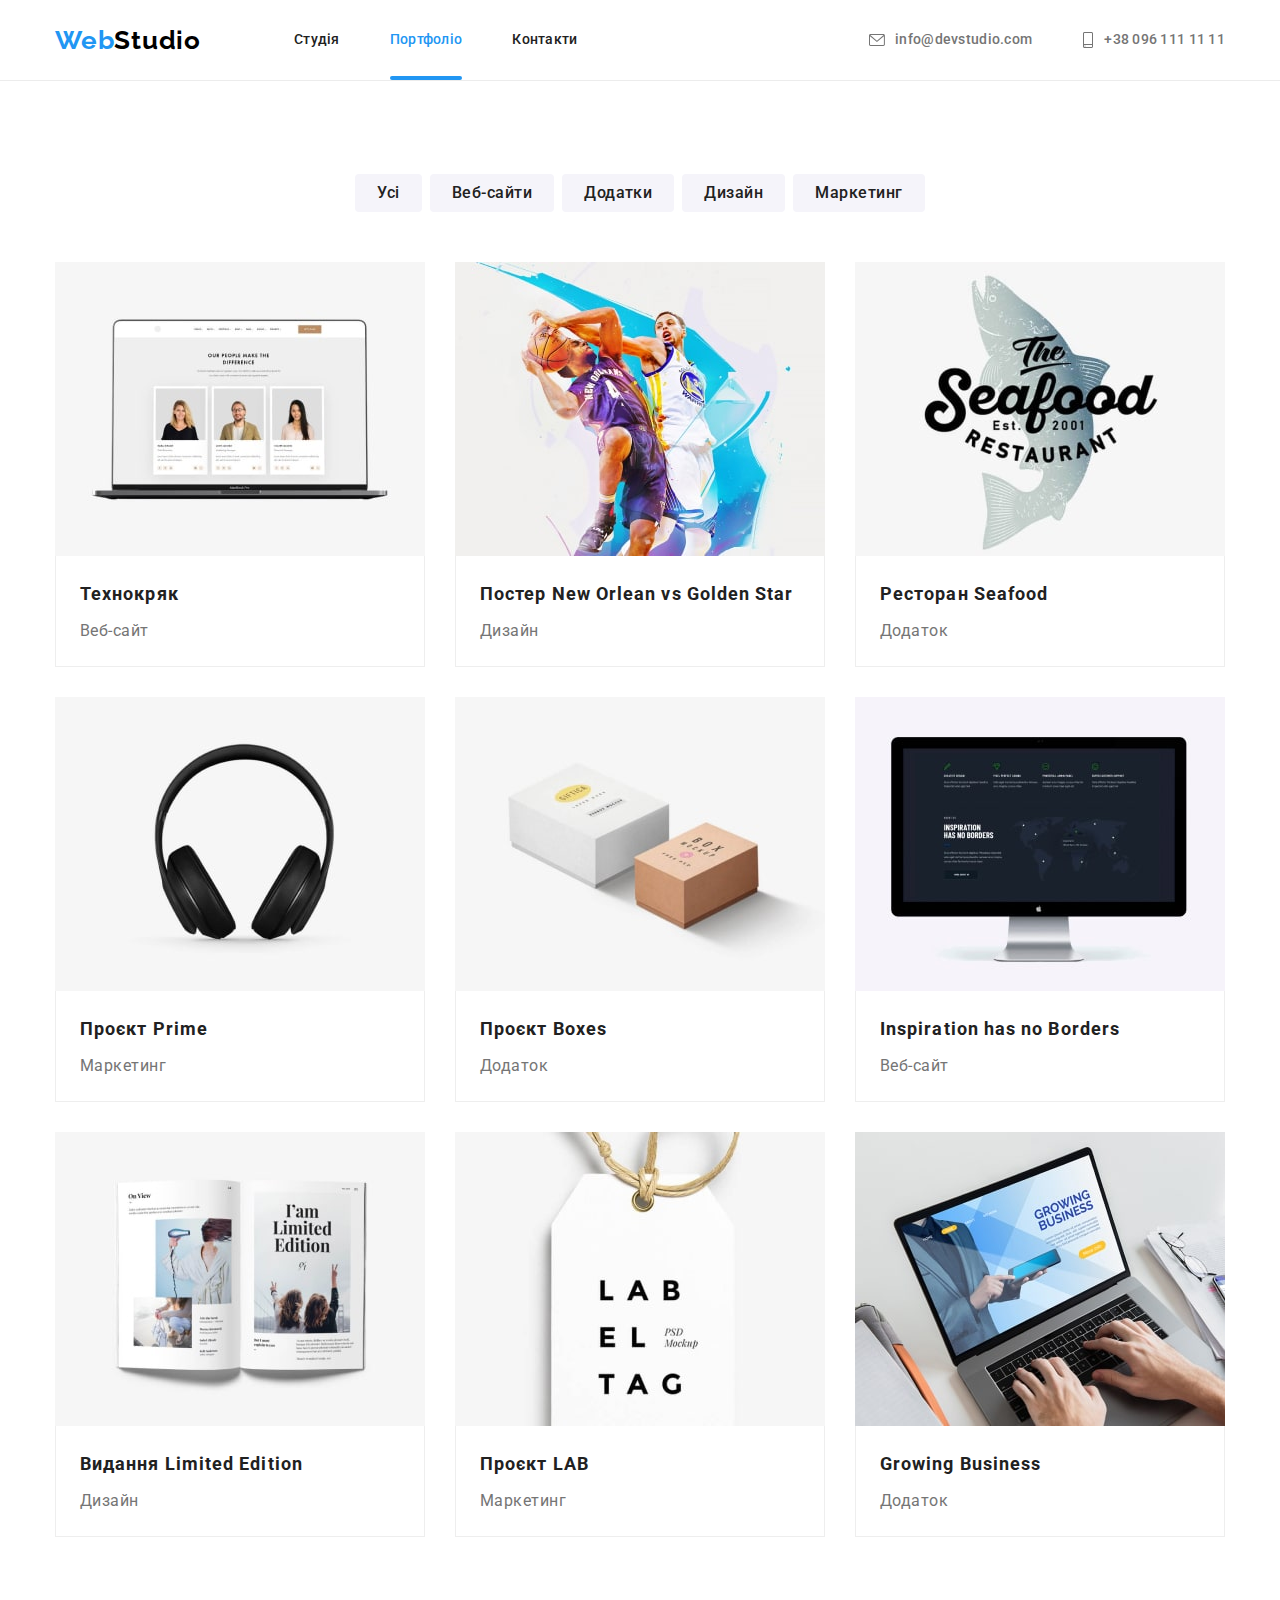
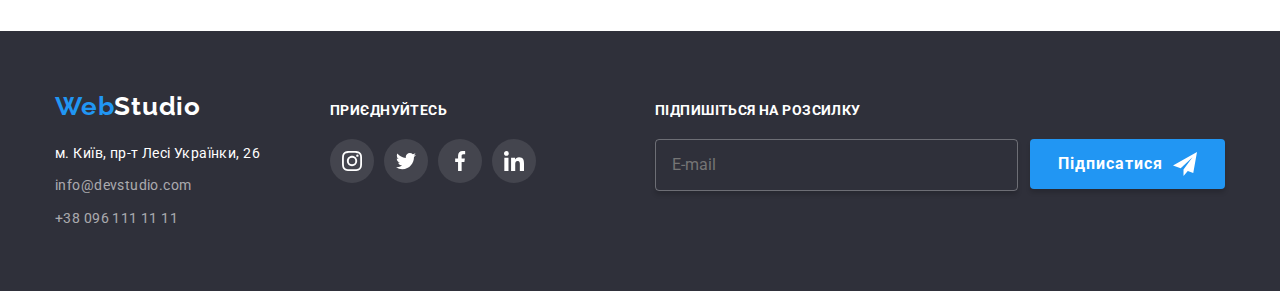
==== portfolio.html @ 4138c4f5 "Перенесення стилів" ====
<!DOCTYPE html>
<html lang="uk">
  <head>
    <meta charset="UTF-8" />
    <meta http-equiv="X-UA-Compatible" content="IE=edge" />
    <meta name="viewport" content="width=device-width, initial-scale=1.0" />
    <title>Homework 6</title>

    <link rel="preconnect" href="https://fonts.googleapis.com" />
    <link rel="preconnect" href="https://fonts.gstatic.com" crossorigin />
    <link
      href="https://fonts.googleapis.com/css2?family=Raleway:wght@700&family=Roboto:wght@400;500;700;900&display=swap"
      rel="stylesheet"
    />
    <link rel="stylesheet" href="./css/modern-normalize.css" />
    <link rel="stylesheet" href="./css/styles.css" />
  </head>

  <body>
    <header>
      <div class="container main-header">
        <nav class="main-nav">
          <a href="./index.html" class="logo-header link">Web<span class="header">Studio</span></a>

          <ul class="site-nav list">
            <li class="item"><a href="./index.html" class="link">Студія</a></li>
            <li class="item"><a href="./portfolio.html" class="link current">Портфоліо</a></li>
            <li class="item"><a href="" class="link">Контакти</a></li>
          </ul>
        </nav>

        <ul class="info-nav list">
          <li class="item">
            <a href="mailto:info@devstudio.com" class="link">
              <svg class="icon" width="16px" height="12px">
                <use href="./images/icons.svg#icon-mail"></use>
              </svg>
              info@devstudio.com</a
            >
          </li>
          <li class="item">
            <a href="tel:+380961111111" class="link">
              <svg class="icon" width="12px" height="16px">
                <use href="./images/icons.svg#icon-tel"></use>
              </svg>
              +38 096 111 11 11</a
            >
          </li>
        </ul>
      </div>
    </header>

    <main>
      <section class="section">
        <div class="container">
          <h1 class="section-title visually-hidden">Приклади портфоліо</h1>

          <ul class="button-list list">
            <li class="item"><button class="button" type="button">Усі</button></li>
            <li class="item"><button class="button" type="button">Веб-сайти</button></li>
            <li class="item"><button class="button" type="button">Додатки</button></li>
            <li class="item"><button class="button" type="button">Дизайн</button></li>
            <li class="item"><button class="button" type="button">Маркетинг</button></li>
          </ul>

          <ul class="examples-list list">
            <li class="item">
              <a href="" class="card-link link">
                <div class="top-board">
                  <img
                    class="image"
                    src="./images/portfolio/tehnokryak.jpg"
                    alt="Ноутбук з веб-сайтом"
                    width="370"
                    height="294"
                  />
                  <div class="card-backdrop">
                    <p class="text">
                      Ресурс пропонує комплексні пропозиції з різним рівнем функціоналу та сервісів.
                      Все це дозволить відвідувачу отримати вичерпні відомості про компанію чи
                      приватну особу.
                    </p>
                  </div>
                </div>

                <div class="bottom-board">
                  <h2 class="title">Технокряк</h2>
                  <p class="type">Веб-сайт</p>
                </div>
              </a>
            </li>

            <li class="item">
              <a href="" class="card-link link">
                <div class="top-board">
                  <img
                    class="image"
                    src="./images/portfolio/basketball.jpg"
                    alt="Постер двох баскетбольних команд"
                    width="370"
                    height="294"
                  />
                  <div class="card-backdrop">
                    <p class="text">
                      Ресурс пропонує комплексні пропозиції з різним рівнем функціоналу та сервісів.
                      Все це дозволить відвідувачу отримати вичерпні відомості про компанію чи
                      приватну особу.
                    </p>
                  </div>
                </div>
                <div class="bottom-board">
                  <h2 class="title">Постер New Orlean vs Golden Star</h2>
                  <p class="type">Дизайн</p>
                </div>
              </a>
            </li>

            <li class="item">
              <a href="" class="card-link link">
                <div class="top-board">
                  <img
                    class="image"
                    src="./images/portfolio/seafood.jpg"
                    alt="Логотип рибного ресторану"
                    width="370"
                    height="294"
                  />
                  <div class="card-backdrop">
                    <p class="text">
                      Ресурс пропонує комплексні пропозиції з різним рівнем функціоналу та сервісів.
                      Все це дозволить відвідувачу отримати вичерпні відомості про компанію чи
                      приватну особу.
                    </p>
                  </div>
                </div>
                <div class="bottom-board">
                  <h2 class="title">Ресторан Seafood</h2>
                  <p class="type">Додаток</p>
                </div>
              </a>
            </li>

            <li class="item">
              <a href="" class="card-link link">
                <div class="top-board">
                  <img
                    class="image"
                    src="./images/portfolio/headphones.jpg"
                    alt="Навушники"
                    width="370"
                    height="294"
                  />
                  <div class="card-backdrop">
                    <p class="text">
                      Ресурс пропонує комплексні пропозиції з різним рівнем функціоналу та сервісів.
                      Все це дозволить відвідувачу отримати вичерпні відомості про компанію чи
                      приватну особу.
                    </p>
                  </div>
                </div>
                <div class="bottom-board">
                  <h2 class="title">Проєкт Prime</h2>
                  <p class="type">Маркетинг</p>
                </div>
              </a>
            </li>

            <li class="item">
              <a href="" class="card-link link">
                <div class="top-board">
                  <img
                    class="image"
                    src="./images/portfolio/boxes.jpg"
                    alt="Дві картонні коробки"
                    width="370"
                    height="294"
                  />
                  <div class="card-backdrop">
                    <p class="text">
                      Ресурс пропонує комплексні пропозиції з різним рівнем функціоналу та сервісів.
                      Все це дозволить відвідувачу отримати вичерпні відомості про компанію чи
                      приватну особу.
                    </p>
                  </div>
                </div>
                <div class="bottom-board">
                  <h2 class="title">Проєкт Boxes</h2>
                  <p class="type">Додаток</p>
                </div>
              </a>
            </li>

            <li class="item">
              <a href="" class="card-link link">
                <div class="top-board">
                  <img
                    class="image"
                    src="./images/portfolio/inspiration.jpg"
                    alt="Веб-сайт на комп'ютерному моніторі"
                    width="370"
                    height="294"
                  />
                  <div class="card-backdrop">
                    <p class="text">
                      Ресурс пропонує комплексні пропозиції з різним рівнем функціоналу та сервісів.
                      Все це дозволить відвідувачу отримати вичерпні відомості про компанію чи
                      приватну особу.
                    </p>
                  </div>
                </div>
                <div class="bottom-board">
                  <h2 class="title">Inspiration has no Borders</h2>
                  <p class="type">Веб-сайт</p>
                </div>
              </a>
            </li>

            <li class="item">
              <a href="" class="card-link link">
                <div class="top-board">
                  <img
                    class="image"
                    src="./images/portfolio/book.jpg"
                    alt="Книга з назвою: я - лімітована версія "
                    width="370"
                    height="294"
                  />
                  <div class="card-backdrop">
                    <p class="text">
                      Ресурс пропонує комплексні пропозиції з різним рівнем функціоналу та сервісів.
                      Все це дозволить відвідувачу отримати вичерпні відомості про компанію чи
                      приватну особу.
                    </p>
                  </div>
                </div>
                <div class="bottom-board">
                  <h2 class="title">Видання Limited Edition</h2>
                  <p class="type">Дизайн</p>
                </div>
              </a>
            </li>

            <li class="item">
              <a href="" class="card-link link">
                <div class="top-board">
                  <img
                    class="image"
                    src="./images/portfolio/lab.jpg"
                    alt="Бирка для одягу з брендом"
                    width="370"
                    height="294"
                  />
                  <div class="card-backdrop">
                    <p class="text">
                      Ресурс пропонує комплексні пропозиції з різним рівнем функціоналу та сервісів.
                      Все це дозволить відвідувачу отримати вичерпні відомості про компанію чи
                      приватну особу.
                    </p>
                  </div>
                </div>
                <div class="bottom-board">
                  <h2 class="title">Проєкт LAB</h2>
                  <p class="type">Маркетинг</p>
                </div>
              </a>
            </li>
            <li class="item">
              <a href="" class="card-link link">
                <div class="top-board">
                  <img
                    class="image"
                    src="./images/portfolio/grow-busin.jpg"
                    alt="Ноутбук з веб-сайтом"
                    width="370"
                    height="294"
                  />
                  <div class="card-backdrop">
                    <p class="text">
                      Ресурс пропонує комплексні пропозиції з різним рівнем функціоналу та сервісів.
                      Все це дозволить відвідувачу отримати вичерпні відомості про компанію чи
                      приватну особу.
                    </p>
                  </div>
                </div>
                <div class="bottom-board">
                  <h2 class="title">Growing Business</h2>
                  <p class="type">Додаток</p>
                </div>
              </a>
            </li>
          </ul>
        </div>
      </section>
    </main>

    <footer class="footer">
      <div class="container column-list">
        <div class="column footer-first-colomn">
          <a href="./index.html" class="logo-footer link">Web<span class="footer">Studio</span></a>
          <address class="contact-address">
            <ul class="address-list list">
              <li class="item">
                <a
                  href="https://goo.gl/maps/bpXMitdXSqZiNbTf6"
                  target="_blank"
                  rel="noopener noreferrer"
                  class="link"
                  >м. Київ, пр-т Лесі Українки, 26</a
                >
              </li>
              <li class="item">
                <a href="mailto:info@devstudio.com" class="link">info@devstudio.com</a>
              </li>
              <li class="item"><a href="tel:+380961111111" class="link">+38 096 111 11 11</a></li>
            </ul>
          </address>
        </div>
        <div class="column footer-second-column">
          <p class="title">приєднуйтесь</p>
          <ul class="list-item list">
            <li class="item">
              <a href="" class="link-icon">
                <svg class="icon" width="20px" height="20px">
                  <use href="./images/icons.svg#icon-instagram"></use>
                </svg>
              </a>
            </li>
            <li class="item">
              <a href="" class="link-icon">
                <svg class="icon" width="20px" height="20px">
                  <use href="./images/icons.svg#icon-twitter"></use>
                </svg>
              </a>
            </li>
            <li class="item">
              <a href="" class="link-icon">
                <svg class="icon" width="20px" height="20px">
                  <use href="./images/icons.svg#icon-facebook"></use>
                </svg>
              </a>
            </li>
            <li class="item">
              <a href="" class="link-icon">
                <svg class="icon" width="20px" height="20px">
                  <use href="./images/icons.svg#icon-linkedin"></use>
                </svg>
              </a>
            </li>
          </ul>
        </div>
        <div class="column footer-third-column">
          <p class="title">Підпишіться на розсилку</p>
          <form class="footer-subscribe">
            <input class="footer-input" type="email" name="subscribe-email" placeholder="E-mail" />

            <button class="button footer-subscribe-button" type="submit">
              Підписатися
              <span class="footer-icon-plane">
                <svg class="icon-plane" width="24px" height="24px">
                  <use href="./images/icons.svg#icon-message-plane"></use>
                </svg>
              </span>
            </button>
          </form>
        </div>
      </div>
    </footer>

    <script src="./js/modal.js"></script>
  </body>
</html>
---- css/styles.css ----
/*
основной серый текст - #757575;
второстепенный черный текст- #212121;
при наведении на ссылку (акцент) - голубой - #2196F3;
белый текст в hero и футере  - #FFFFFF;
задний фон на нечетной сеции - #F5F4FA;
задний фон hero и футера темно-синий - #2F303A;
серый border - #EEEEEE;
серая линия под хедером - #ECECEC;
черный - #000000;
серый дял текск футера - #FFFFFF99;
*/

:root {
  --primary-text-color: #757575;
  --full-black-color: #000000;
  --secondary-black-color: #212121;
  --accent-blue-color: #2196f3;
  --primary-white-color: #ffffff;
  --dark-background: #2f303a;
  --gray-background: #f5f4fa;
  --gray-opacity-color: #ffffff99;
  --card-border-background: #eeeeee;
  --gray-header-border: #ececec;
  --btn-background-color: #188ce8;
  --icon-soc-networks-color: #afb1b8;
  --background-dark-color: #2f303acc;
  --background-backdrop: #00000033;

  --transition-standart: 250ms cubic-bezier(0.4, 0, 0.2, 1);

  --input-border-color: #21212133;
}

body {
  font-family: 'Roboto', sans-serif;
  font-size: 14px;
  letter-spacing: 0.03em;

  background-color: var(--primary-white-color);
  color: var(--primary-text-color);
}

/* ---------УТИЛИТЫ--------- */

h1,
h2,
h3,
h4,
h5,
h6,
p {
  margin: 0;
}

img {
  display: block;
  max-width: 100%;
  height: auto;
}

button {
  display: block;
  cursor: pointer;
  border: none;
  border-radius: 4px;
}

.link {
  text-decoration: none;
}

.list {
  list-style: none;

  margin: 0;
  padding-left: 0;
}

.visually-hidden {
  position: absolute;
  white-space: nowrap;
  width: 1px;
  height: 1px;
  overflow: hidden;
  border: 0;
  padding: 0;
  clip: rect(0 0 0 0);
  clip-path: inset(50%);
  margin: -1px;
}

.container {
  width: 1200px;
  padding: 0 15px;

  margin: 0 auto;
}

/* ----------MAIN-HEADER---------- */

header {
  border-bottom: 1px solid var(--gray-header-border);
  position: fixed;
  left: 0;
  top: 0;
  width: 100%;
  background-color: var(--primary-white-color);

  z-index: 5;
}

.container.main-header {
  display: flex;
  align-items: center;
}

/* ----------MAIN-NAV---------- */

.main-nav {
  display: flex;
  align-items: center;
}

/* ------------NAVIGATION------------ */

.logo-header,
.logo-footer {
  display: inline-block;
  color: var(--accent-blue-color);

  font-family: 'Raleway', sans-serif;
  font-style: normal;
  font-weight: 700;
  font-size: 26px;
  line-height: 1.19;
  letter-spacing: 0.03em;
}

.logo-header .header {
  padding: 0;
  color: var(--full-black-color);
}

.logo-footer .footer {
  padding: 0;
  color: var(--primary-white-color);
}

/* ----------SITE-NAV---------- */

.site-nav {
  display: flex;

  margin-left: 93px;
}

.site-nav .item:not(:last-child) {
  margin-right: 50px;
}

.site-nav .link {
  position: relative;
  display: block;
  padding: 32px 0;

  color: var(--secondary-black-color);

  font-weight: 500;
  font-size: 14px;
  line-height: 1.14;
  letter-spacing: 0.02em;

  transition: color var(--transition-standart);
}

.site-nav .link.current {
  color: var(--accent-blue-color);
}

.site-nav .link.current::after {
  content: '';
  display: block;
  position: absolute;
  left: 0;
  bottom: 0;

  width: 100%;
  height: 4px;
  border-radius: 2px;

  background-color: var(--accent-blue-color);
}

.site-nav .link:hover,
.site-nav .link:focus {
  color: var(--accent-blue-color);
}

/* --------INFO-NAV-------- */

.info-nav {
  display: flex;
  margin-left: auto;
}

.info-nav > .item + .item {
  margin-left: 50px;
}

.info-nav .item {
  display: flex;
  align-items: center;
}

.info-nav .link {
  display: flex;
  align-items: center;
  padding: 32px 0;

  color: var(--primary-text-color);

  font-weight: 500;
  font-size: 14px;
  line-height: 1.14;
  letter-spacing: 0.02em;

  transition: color var(--transition-standart);
}

.info-nav .icon {
  fill: currentColor;
  margin-right: 10px;
}

.info-nav .link:hover,
.info-nav .link:focus {
  color: var(--accent-blue-color);
}

main {
  margin-top: 80px;
}

/* ------------HERO------------ */

.hero {
  text-align: center;
  padding: 200px 0;

  max-width: 1600px;
  height: 600px;
  margin-left: auto;
  margin-right: auto;

  background-color: var(--dark-background);
  background-image: linear-gradient(rgba(47, 48, 58, 0.4), rgba(47, 48, 58, 0.4)),
    url('../images/index/background.jpg');
  background-repeat: no-repeat;
  background-position: center;
  background-size: cover;
}

.hero-title {
  width: 696px;
  margin: 0 auto 30px;

  color: var(--primary-white-color);

  font-weight: 900;
  font-size: 44px;
  line-height: 1.36;
  letter-spacing: 0.06em;
  text-transform: uppercase;
}

/* ---------MODAL--------- */

.backdrop {
  position: fixed;
  top: 0;
  left: 0;
  bottom: 0;
  right: 0;
  background-color: var(--background-backdrop);
  opacity: 1;

  transition: opacity var(--transition-standart);
  z-index: 10;
}

.backdrop.is-hidden {
  opacity: 0;
  pointer-events: none;
}

.backdrop.is-hidden .modal {
  transform: translate(-50%, -50%) scale(1.1);
}

.modal {
  position: absolute;
  left: 50%;
  top: 50%;
  width: 528px;
  height: 581px;
  background-color: var(--primary-white-color);
  box-shadow: 0px 2px 1px 0px #00000033, 0px 1px 1px 0px #00000024, 0px 1px 3px 0px #0000001f;

  transform: translate(-50%, -50%) scale(1);

  transition: transform var(--transition-standart);
}

.elips-svg {
  position: absolute;
  right: 8px;
  top: 8px;
  display: flex;
  align-items: center;
  justify-content: center;

  width: 30px;
  height: 30px;
  border: 1px solid #0000001a;
  border-radius: 50%;

  cursor: pointer;
  color: var(--accent-blue-color);
  background-color: transparent;
}

.cross-svg {
  transition: fill var(--transition-standart);
}

.elips-svg:hover .cross-svg,
.elips-svg:focus .cross-svg {
  fill: currentColor;
}

/* -----MODAL-FILL----- */

.modal-form {
  display: flex;
  flex-direction: column;
  text-align: left;
  padding: 40px;
}

.modal-title {
  margin-bottom: 12px;

  font-weight: 700;
  font-size: 20px;
  line-height: 1.15;
  text-align: center;

  color: var(--secondary-black-color);
}

.modal-label + .modal-label {
  margin-top: 10px;
}

.label {
  display: block;
  margin-bottom: 4px;
  font-size: 12px;
  line-height: 1.16;
  letter-spacing: 0.01em;
}

.wrapper-label {
  position: relative;
}

.modal-input {
  display: block;
  width: 100%;
  padding-left: 42px;
  padding-top: 11px;
  padding-bottom: 11px;

  border: 1px solid var(--input-border-color);
  border-radius: 4px;

  transition: border-color var(--transition-standart);
}

.modal-input:focus-visible,
.modal-textarea:focus-visible {
  outline: none;
}

.modal-label:focus-within .modal-input,
.modal-label:focus-within .modal-textarea,
.modal-label:hover .modal-input,
.modal-label:hover .modal-textarea,
.modal-checkbox:focus ~ .icon-check {
  border-color: var(--accent-blue-color);
}

.modal-input-icon {
  position: absolute;
  top: 50%;
  left: 12px;

  transform: translateY(-50%);
  transition: fill var(--transition-standart);
}

.modal-label:focus-within .modal-input ~ .modal-input-icon {
  fill: var(--accent-blue-color);
}

.modal-textarea {
  width: 100%;
  height: 120px;
  padding: 12px 16px;
  resize: none;

  border: 1px solid var(--input-border-color);
  border-radius: 4px;

  font-size: 12px;
  line-height: 1.16;
  letter-spacing: 0.01em;

  transition: border-color var(--transition-standart);
}

.modal-textarea::placeholder {
  color: #75757580;
}

/* -----CHECKBOX----- */

.modal-checkbox-form {
  display: flex;
  align-items: center;
  justify-content: center;
  margin-top: 20px;
  margin-bottom: 30px;
}

.label-checkbox {
  display: flex;
  align-items: center;
  line-height: 1.71;
  cursor: pointer;
}

.modal-checkbox {
  position: absolute;
  white-space: nowrap;
  width: 1px;
  height: 1px;
  overflow: hidden;
  border: 0;
  padding: 0;
  clip: rect(0 0 0 0);
  clip-path: inset(50%);
  margin: -1px;
}

.modal-checkbox:checked ~ .icon-check {
  background-color: var(--accent-blue-color);
  border-color: transparent;
}

.icon-check {
  display: flex;
  align-self: center;
  border: 2px solid black;
  border-radius: 3px;
  margin-right: 8.38px;
}

.modal-checkbox-form .link-terms {
  display: inline-block;
  margin-left: 5px;
  color: var(--accent-blue-color);
  cursor: pointer;

  text-decoration: none;
  transition: transform var(--transition-standart);
}

.modal-checkbox-form .link-terms:hover,
.modal-checkbox-form .link-terms:focus {
  transform: scale(1.05);
  text-decoration: underline;
}

/* ------------BUTTON------------ */

.button-list {
  display: flex;
  justify-content: center;

  margin-bottom: 50px;
}

.button-list .item {
  margin-right: 8px;
}

.button-list .item:last-child {
  margin-right: 0;
}

.button-list .button {
  padding: 6px 22px;

  font-family: inherit;
  font-weight: 500;
  font-size: 16px;
  line-height: 1.62;
  text-align: center;
  letter-spacing: 0.03em;

  background-color: var(--gray-background);
  color: var(--secondary-black-color);

  transition: background-color var(--transition-standart), color var(--transition-standart),
    box-shadow var(--transition-standart);
}

.button-list .button:hover,
.button-list .button:focus {
  color: var(--primary-white-color);
  background-color: var(--accent-blue-color);

  box-shadow: 0px 2px 2px 0px #0000001f, 0px 1px 2px 0px #00000014, 0px 3px 1px 0px #0000001a;
}

.main-button {
  display: inline-block;
  padding: 10px 32px;

  font-family: inherit;
  letter-spacing: 0.06em;
  font-weight: 700;
  font-size: 16px;
  line-height: 1.88;

  color: var(--primary-white-color);
  background-color: var(--accent-blue-color);
  transition: background-color var(--transition-standart);
}

.main-button:hover,
.main-button:focus {
  background-color: var(--btn-background-color);
}

/* -----MODAL-BUTTON----- */

.modal-button {
  margin-left: auto;
  margin-right: auto;
  width: 200px;
  padding: 10px 52px;

  font-weight: 700;
  font-size: 16px;
  line-height: 1.88;
  letter-spacing: 0.06em;
  color: var(--primary-white-color);

  background-color: var(--accent-blue-color);
  box-shadow: 0px 4px 4px 0px #00000026;

  transition: background-color var(--transition-standart);
}

.modal-button:hover,
.modal-button:focus {
  background-color: var(--btn-background-color);
}

/* ----------FOOTER-BUTTON---------- */

.footer-subscribe-button {
  display: flex;
  align-items: center;
  width: 200px;
  height: 100%;

  text-align: left;
  font-weight: 700;
  font-size: 16px;
  line-height: 1.88;
  letter-spacing: 0.06em;

  color: var(--primary-white-color);

  padding: 10px 28px;
  background-color: var(--accent-blue-color);
  box-shadow: 0px 4px 4px 0px #00000026;

  transition: background-color var(--transition-standart);
}

.footer-icon-plane {
  display: flex;
  align-items: center;
  margin-left: 10px;
}

.footer-subscribe-button:hover,
.footer-subscribe-button:focus {
  background-color: var(--btn-background-color);
}

/* ------------ОСОБЛИВОСТІ------------ */

.section {
  padding-top: 94px;
  padding-bottom: 94px;
}

.section.without-botpadding {
  padding-bottom: 0;
}

.section-title {
  margin-bottom: 50px;

  font-weight: 700;
  font-size: 36px;
  line-height: 1.16;
  text-align: center;
  letter-spacing: 0.03em;

  color: var(--secondary-black-color);
}

/* -----------FEATURES----------- */

.features-list {
  display: flex;
  gap: 30px;
}

.features-list .item {
  width: calc((100% - 90px) / 4);
}

.features-list .item-image {
  display: block;
  padding: 25px 100px;
  text-align: center;
  margin-bottom: 30px;

  background-color: var(--gray-background);
  border-radius: 4px;
}

.features-list .title {
  margin-bottom: 10px;

  font-weight: 700;
  font-size: 14px;
  line-height: 1.14;
  letter-spacing: 0.03em;
  text-transform: uppercase;

  color: var(--secondary-black-color);
}

.features-list .describe {
  font-size: 14px;
  line-height: 1.71;
  letter-spacing: 0.03em;
}

/* ------------WORK------------ */

.work-list {
  display: flex;
  gap: 30px;
}

.work-list .item {
  position: relative;

  margin-top: 0;
  margin-bottom: 0;
  overflow: hidden;
}

.work-list .item-image {
  display: block;
}

.work-list .item-title-image {
  position: absolute;
  bottom: 0;
  left: 0;

  display: flex;
  justify-content: center;
  align-items: center;
  width: 100%;
  height: 70px;

  font-weight: 700;
  line-height: 1.14;
  text-transform: uppercase;
  color: var(--primary-white-color);
  background-color: var(--background-dark-color);

  transform: translateY(100%);
  transition: transform var(--transition-standart);
}

.item:hover .item-title-image {
  transform: translateY(0);
}

/* ------------КОМАНДА------------ */

/* calc((100% - кол-во маржинов * значение маржинов) / кол-во элементов в строке) */

.section.team {
  background-color: var(--gray-background);
}

.team-list {
  display: flex;
  gap: 30px;
}

.team-list .card {
  width: calc((100% - 90px) / 4);

  background-color: var(--primary-white-color);
  box-shadow: 0px 1px 3px rgba(0, 0, 0, 0.12), 0px 1px 1px rgba(0, 0, 0, 0.14),
    0px 2px 1px rgba(0, 0, 0, 0.2);
  border-radius: 0px 0px 4px 4px;
}

.team-list .describe {
  padding-top: 30px;
  padding-bottom: 30px;
}

.team-list .title,
.team-list .job {
  font-weight: 400;
  font-size: 16px;
  line-height: 1.18;
  text-align: center;
  letter-spacing: 0.03em;
}

.team-list .title {
  margin-bottom: 10px;
  font-weight: 500;
  color: var(--secondary-black-color);
}

.soc-networks {
  display: flex;
  margin-top: 16px;
  justify-content: center;
}

.soc-networks .item:not(:last-child) {
  margin-right: 10px;
}

.soc-icon-link {
  display: flex;
  justify-content: center;
  align-items: center;
  width: 44px;
  height: 44px;
  border: none;
  border-radius: 50%;

  color: var(--icon-soc-networks-color);
  transition: color var(--transition-standart), background-color var(--transition-standart);
}

.soc-networks .icon {
  fill: currentColor;
}

.soc-icon-link:hover,
.soc-icon-link:focus {
  background-color: var(--accent-blue-color);
  color: var(--primary-white-color);
}

/* ------------ПОСТІЙНІ КЛІЄНТИ------------ */

.section-clients .section-title {
  margin-bottom: 50px;
}

.section-clients .list-item {
  display: flex;
}

.section-clients .item:not(:last-child) {
  margin-right: 30px;
}

.section-clients .clients-link {
  display: flex;
  justify-content: center;
  align-items: center;
  width: 170px;
  height: 92px;

  border: 1px solid var(--icon-soc-networks-color);
  border-radius: 4px;

  color: var(--icon-soc-networks-color);

  transition: border-color var(--transition-standart), color var(--transition-standart);
}

.section-clients .image {
  fill: currentColor;
}

.clients-link:hover,
.clients-link:focus {
  border-color: var(--accent-blue-color);
  color: var(--accent-blue-color);
}

/* ------------ФУТЕР------------ */

.footer {
  padding-top: 60px;
  padding-bottom: 60px;
  background-color: var(--dark-background);
}

.footer .column-list {
  display: flex;
  align-items: baseline;
}

.footer .column:not(:last-child) {
  margin-right: 70px;
}

.logo-footer {
  margin-top: 0;
  margin-bottom: 20px;
}

.contact-address {
  font-style: normal;
}

.address-list .link {
  color: var(--gray-opacity-color);
  line-height: 1.71;

  transition: color var(--transition-standart);
}

.address-list .link[href*='maps'] {
  color: var(--primary-white-color);

  transition: color var(--transition-standart);
}

.address-list .link:hover,
.address-list .link:focus {
  color: var(--accent-blue-color);
}

.address-list .item:not(:last-child) {
  margin-top: 0;
  margin-bottom: 9px;
}

/* -----SECOND-COLUMN----- */

.footer .footer-second-column.column {
  margin-right: auto;
}

.footer-second-column .title,
.footer-third-column .title {
  margin-bottom: 20px;
  font-weight: 700;
  line-height: 1.14;
  text-transform: uppercase;

  color: var(--primary-white-color);
}

.footer-second-column .list-item {
  display: flex;
}

.footer-second-column .item:not(:last-child) {
  margin-right: 10px;
}

.footer-second-column .link-icon {
  display: flex;
  justify-content: center;
  align-items: center;
  padding: 12px;
  border: none;
  border-radius: 50%;

  background-color: #ffffff1a;
  color: var(--primary-white-color);

  transition: background-color var(--transition-standart);
}

.footer-second-column .icon {
  fill: currentColor;
}

.footer-second-column .link-icon:hover,
.footer-second-column .link-icon:focus {
  background-color: var(--accent-blue-color);
}

/* ----------THIRD-COLUMN---------- */

.footer-third-column {
  width: 570px;
  /* margin-left: auto; */
}

.footer-subscribe {
  display: flex;
}

.footer-input {
  display: inline-block;
  width: 100%;
  padding: 15px 16px;
  margin-right: 12px;

  font-size: 16px;
  line-height: 1.25;
  color: var(--gray-opacity-color);

  border: 1px solid #ffffff4d;
  border-radius: 4px;
  box-shadow: 0px 4px 4px 0px #00000026;
  background-color: transparent;

  transition: border-color var(--transition-standart);
}

.footer-input:focus-visible,
.footer-input:focus {
  outline: none;
  border-color: var(--accent-blue-color);
}

/* ------------***PORTFOLIO***------------ */

.examples-list {
  display: flex;
  flex-wrap: wrap;
}

.examples-list .item {
  width: calc((100% - 60px) / 3);
  margin-right: 30px;
  margin-bottom: 30px;
}

.examples-list .item:nth-child(3n) {
  margin-right: 0;
}

.examples-list .item:nth-last-child(-n + 3) {
  margin-bottom: 0;
}

.examples-list .card-link {
  display: block;
  color: var(--primary-text-color);

  transition: box-shadow var(--transition-standart);
}

.examples-list .card-link:hover,
.examples-list .card-link:focus {
  box-shadow: 1px 4px 6px 0px #00000029, 0px 4px 4px 0px #0000000f, 0px 1px 1px 0px #0000001f;
}

/* ----------TOP-BOARD---------- */

.examples-list .top-board {
  position: relative;
  overflow: hidden;
}

.top-board .card-backdrop {
  position: absolute;
  bottom: 0;
  left: 0;

  width: 100%;
  height: 100%;
  background-color: #2196f3e5;

  transform: translateY(100%);
  transition: transform var(--transition-standart);
}

.card-backdrop .text {
  padding: 63px 24px;

  font-size: 18px;
  line-height: 1.56;
  letter-spacing: 0.03em;

  color: var(--primary-white-color);
}

.card-link:hover .card-backdrop,
.card-link:focus .card-backdrop {
  transform: translateY(0);
}

/* ----------BOTTOM-BOARD---------- */

.examples-list .bottom-board {
  padding: 20px 24px;

  border: 1px solid var(--card-border-background);
  border-top: none;
}

.examples-list .title {
  margin-bottom: 4px;

  color: var(--secondary-black-color);

  font-weight: 700;
  font-size: 18px;
  line-height: 2;
  letter-spacing: 0.06em;
}

.examples-list .type {
  font-size: 16px;
  line-height: 1.87;
  letter-spacing: 0.03em;
}
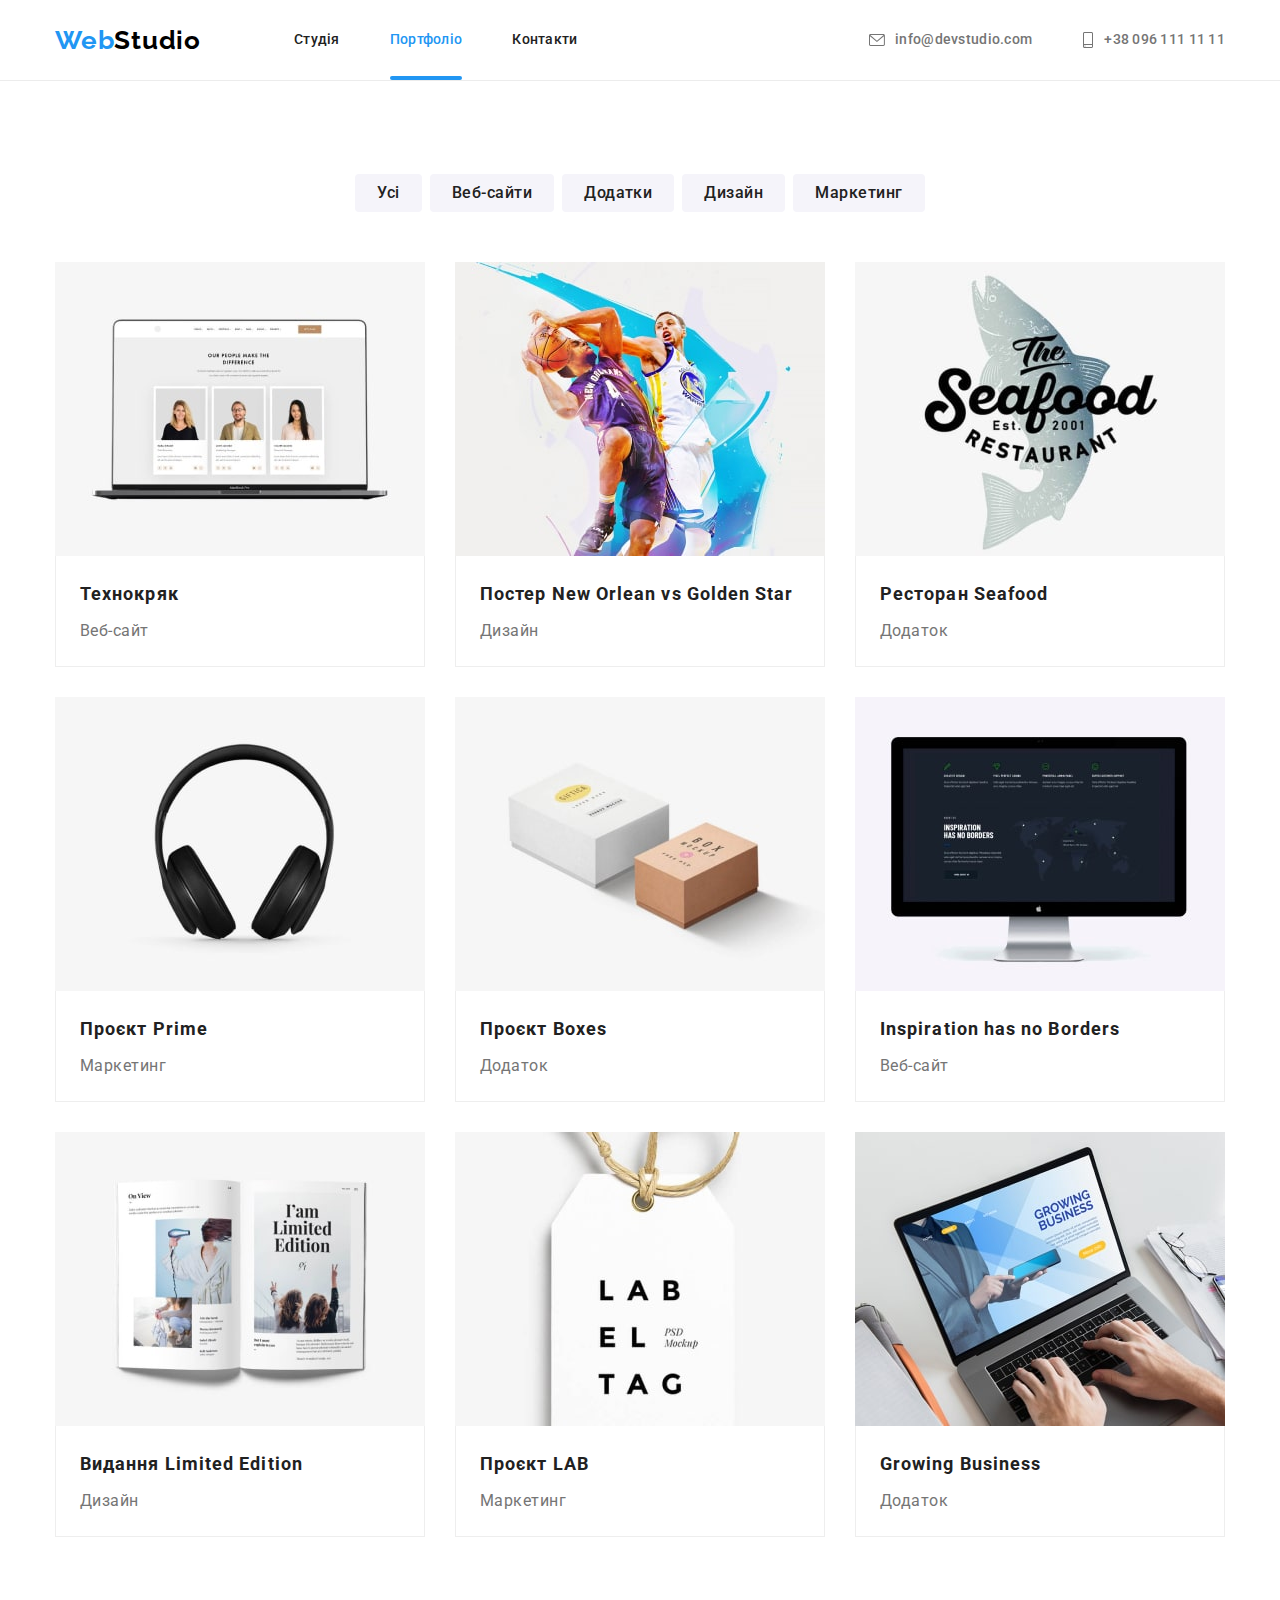
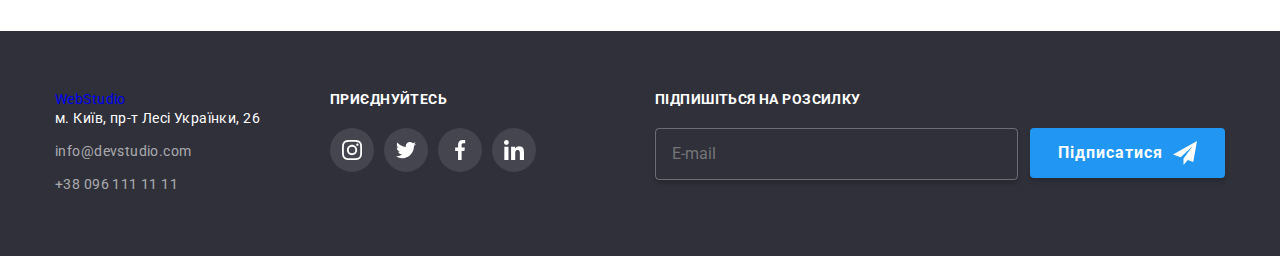
==== commit 70dff1e4: "Зроблено до модального закриття-хрестика" ====
--- a/portfolio.html
+++ b/portfolio.html
@@ -17,30 +17,36 @@
   </head>
 
   <body>
-    <header>
-      <div class="container main-header">
+    <header class="header">
+      <div class="container header__container">
         <nav class="main-nav">
-          <a href="./index.html" class="logo-header link">Web<span class="header">Studio</span></a>
-
-          <ul class="site-nav list">
-            <li class="item"><a href="./index.html" class="link">Студія</a></li>
-            <li class="item"><a href="./portfolio.html" class="link current">Портфоліо</a></li>
-            <li class="item"><a href="" class="link">Контакти</a></li>
+          <a href="./index.html" class="logo">Web<span class="logo__word-header">Studio</span></a>
+
+          <ul class="site-nav">
+            <li class="site-nav__item">
+              <a href="./index.html" class="site-nav__link">Студія</a>
+            </li>
+            <li class="site-nav__item">
+              <a href="./portfolio.html" class="site-nav__link site-nav__link--current"
+                >Портфоліо</a
+              >
+            </li>
+            <li class="site-nav__item"><a href="" class="site-nav__link">Контакти</a></li>
           </ul>
         </nav>
 
-        <ul class="info-nav list">
-          <li class="item">
-            <a href="mailto:info@devstudio.com" class="link">
-              <svg class="icon" width="16px" height="12px">
+        <ul class="info-nav">
+          <li class="info-nav__item">
+            <a href="mailto:info@devstudio.com" class="info-nav__link">
+              <svg class="info-nav__icon" width="16px" height="12px">
                 <use href="./images/icons.svg#icon-mail"></use>
               </svg>
               info@devstudio.com</a
             >
           </li>
-          <li class="item">
-            <a href="tel:+380961111111" class="link">
-              <svg class="icon" width="12px" height="16px">
+          <li class="info-nav__item">
+            <a href="tel:+380961111111" class="info-nav__link">
+              <svg class="info-nav__icon" width="12px" height="16px">
                 <use href="./images/icons.svg#icon-tel"></use>
               </svg>
               +38 096 111 11 11</a
--- a/css/styles.css
+++ b/css/styles.css
@@ -66,6 +66,13 @@
   border-radius: 4px;
 }
 
+ul {
+  list-style: none;
+
+  margin: 0;
+  padding-left: 0;
+}
+
 .link {
   text-decoration: none;
 }
@@ -99,7 +106,7 @@
 
 /* ----------MAIN-HEADER---------- */
 
-header {
+.header {
   border-bottom: 1px solid var(--gray-header-border);
   position: fixed;
   left: 0;
@@ -110,7 +117,7 @@
   z-index: 5;
 }
 
-.container.main-header {
+.header__container {
   display: flex;
   align-items: center;
 }
@@ -124,8 +131,7 @@
 
 /* ------------NAVIGATION------------ */
 
-.logo-header,
-.logo-footer {
+.logo {
   display: inline-block;
   color: var(--accent-blue-color);
 
@@ -135,14 +141,15 @@
   font-size: 26px;
   line-height: 1.19;
   letter-spacing: 0.03em;
-}
-
-.logo-header .header {
+  text-decoration: none;
+}
+
+.logo__word-header {
   padding: 0;
   color: var(--full-black-color);
 }
 
-.logo-footer .footer {
+.logo__word-footer {
   padding: 0;
   color: var(--primary-white-color);
 }
@@ -151,15 +158,17 @@
 
 .site-nav {
   display: flex;
-
+  list-style: none;
+  margin: 0;
   margin-left: 93px;
-}
-
-.site-nav .item:not(:last-child) {
+  padding-left: 0;
+}
+
+.site-nav__item:not(:last-child) {
   margin-right: 50px;
 }
 
-.site-nav .link {
+.site-nav__link {
   position: relative;
   display: block;
   padding: 32px 0;
@@ -170,15 +179,16 @@
   font-size: 14px;
   line-height: 1.14;
   letter-spacing: 0.02em;
+  text-decoration: none;
 
   transition: color var(--transition-standart);
 }
 
-.site-nav .link.current {
+.site-nav__link--current {
   color: var(--accent-blue-color);
 }
 
-.site-nav .link.current::after {
+.site-nav__link--current::after {
   content: '';
   display: block;
   position: absolute;
@@ -192,8 +202,8 @@
   background-color: var(--accent-blue-color);
 }
 
-.site-nav .link:hover,
-.site-nav .link:focus {
+.site-nav__link:hover,
+.site-nav__link:focus {
   color: var(--accent-blue-color);
 }
 
@@ -204,16 +214,16 @@
   margin-left: auto;
 }
 
-.info-nav > .item + .item {
+.info-nav__item:not(:first-child) {
   margin-left: 50px;
 }
 
-.info-nav .item {
-  display: flex;
-  align-items: center;
-}
-
-.info-nav .link {
+.info-nav__item {
+  display: flex;
+  align-items: center;
+}
+
+.info-nav__link {
   display: flex;
   align-items: center;
   padding: 32px 0;
@@ -224,17 +234,18 @@
   font-size: 14px;
   line-height: 1.14;
   letter-spacing: 0.02em;
+  text-decoration: none;
 
   transition: color var(--transition-standart);
 }
 
-.info-nav .icon {
+.info-nav__icon {
   fill: currentColor;
   margin-right: 10px;
 }
 
-.info-nav .link:hover,
-.info-nav .link:focus {
+.info-nav__link:hover,
+.info-nav__link:focus {
   color: var(--accent-blue-color);
 }
 
@@ -261,7 +272,7 @@
   background-size: cover;
 }
 
-.hero-title {
+.hero__title {
   width: 696px;
   margin: 0 auto 30px;
 
@@ -274,7 +285,23 @@
   text-transform: uppercase;
 }
 
-/* ---------MODAL--------- */
+.hero__button {
+  margin-left: auto;
+  margin-right: auto;
+  padding: 10px 32px;
+
+  letter-spacing: 0.06em;
+  font-weight: 700;
+  font-size: 16px;
+  line-height: 1.88;
+}
+
+.hero__button:hover,
+.hero__button:focus {
+  background-color: var(--btn-background-color);
+}
+
+/* ---------BACKDROP--------- */
 
 .backdrop {
   position: fixed;
@@ -289,12 +316,12 @@
   z-index: 10;
 }
 
-.backdrop.is-hidden {
+.backdrop--is-hidden {
   opacity: 0;
   pointer-events: none;
 }
 
-.backdrop.is-hidden .modal {
+.backdrop--is-hidden .modal {
   transform: translate(-50%, -50%) scale(1.1);
 }
 
@@ -312,7 +339,7 @@
   transition: transform var(--transition-standart);
 }
 
-.elips-svg {
+.modal__btn-close {
   position: absolute;
   right: 8px;
   top: 8px;
@@ -330,12 +357,12 @@
   background-color: transparent;
 }
 
-.cross-svg {
+.modal__cross-svg {
   transition: fill var(--transition-standart);
 }
 
-.elips-svg:hover .cross-svg,
-.elips-svg:focus .cross-svg {
+.modal__btn-close:hover .modal__cross-svg,
+.modal__btn-close:focus .modal__cross-svg {
   fill: currentColor;
 }
 
@@ -495,6 +522,14 @@
 
 /* ------------BUTTON------------ */
 
+.button {
+  font-family: inherit;
+
+  color: var(--primary-white-color);
+  background-color: var(--accent-blue-color);
+  transition: background-color var(--transition-standart);
+}
+
 .button-list {
   display: flex;
   justify-content: center;
@@ -513,7 +548,6 @@
 .button-list .button {
   padding: 6px 22px;
 
-  font-family: inherit;
   font-weight: 500;
   font-size: 16px;
   line-height: 1.62;
@@ -533,26 +567,6 @@
   background-color: var(--accent-blue-color);
 
   box-shadow: 0px 2px 2px 0px #0000001f, 0px 1px 2px 0px #00000014, 0px 3px 1px 0px #0000001a;
-}
-
-.main-button {
-  display: inline-block;
-  padding: 10px 32px;
-
-  font-family: inherit;
-  letter-spacing: 0.06em;
-  font-weight: 700;
-  font-size: 16px;
-  line-height: 1.88;
-
-  color: var(--primary-white-color);
-  background-color: var(--accent-blue-color);
-  transition: background-color var(--transition-standart);
-}
-
-.main-button:hover,
-.main-button:focus {
-  background-color: var(--btn-background-color);
 }
 
 /* -----MODAL-BUTTON----- */
@@ -851,7 +865,7 @@
   margin-right: 70px;
 }
 
-.logo-footer {
+.logo--footer {
   margin-top: 0;
   margin-bottom: 20px;
 }
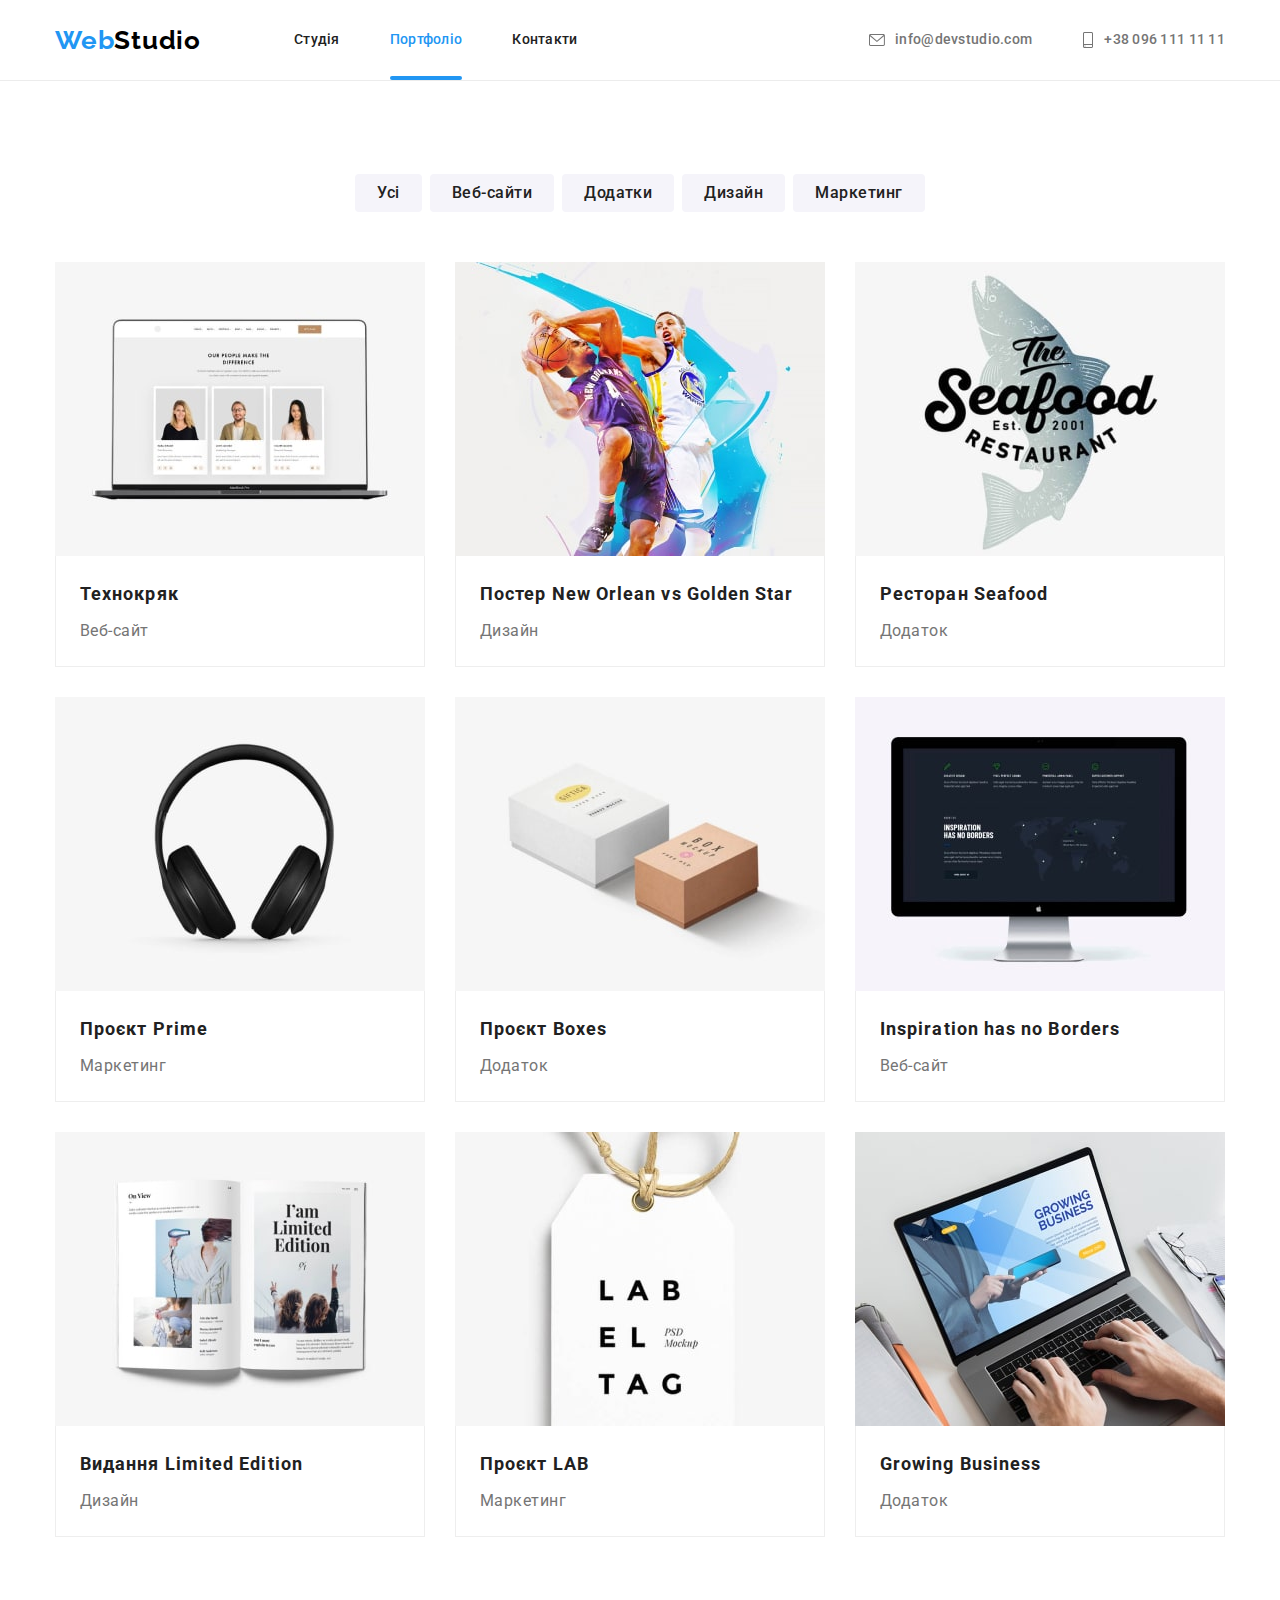
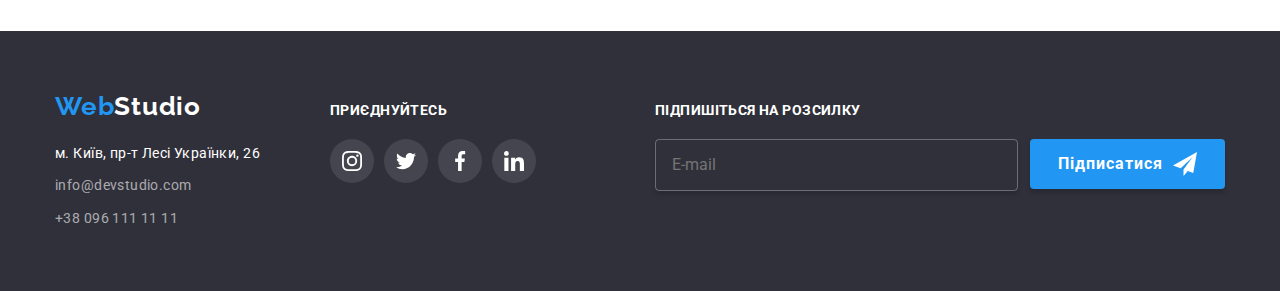
==== commit 063941d3: "Зроблений бєкдроп по БEM" ====
--- a/portfolio.html
+++ b/portfolio.html
@@ -13,7 +13,7 @@
       rel="stylesheet"
     />
     <link rel="stylesheet" href="./css/modern-normalize.css" />
-    <link rel="stylesheet" href="./css/styles.css" />
+    <link rel="stylesheet" href="./css/portfolio.min.css" />
   </head>
 
   <body>
@@ -301,8 +301,10 @@
 
     <footer class="footer">
       <div class="container column-list">
-        <div class="column footer-first-colomn">
-          <a href="./index.html" class="logo-footer link">Web<span class="footer">Studio</span></a>
+        <div class="footer-first-colomn column">
+          <a href="./index.html" class="logo logo--footer"
+            >Web<span class="logo__word-footer">Studio</span></a
+          >
           <address class="contact-address">
             <ul class="address-list list">
               <li class="item">
@@ -321,7 +323,7 @@
             </ul>
           </address>
         </div>
-        <div class="column footer-second-column">
+        <div class="footer-second-column column">
           <p class="title">приєднуйтесь</p>
           <ul class="list-item list">
             <li class="item">
@@ -354,7 +356,7 @@
             </li>
           </ul>
         </div>
-        <div class="column footer-third-column">
+        <div class="footer-third-column column">
           <p class="title">Підпишіться на розсилку</p>
           <form class="footer-subscribe">
             <input class="footer-input" type="email" name="subscribe-email" placeholder="E-mail" />
--- a/css/portfolio.min.css
+++ b/css/portfolio.min.css
@@ -0,0 +1 @@
+h1,h2,h3,h4,h5,h6,p{margin:0}img{display:block;max-width:100%;height:auto}button{display:block;cursor:pointer;border:none;border-radius:4px}ul{list-style:none;margin:0;padding-left:0}body{font-family:"Roboto",sans-serif;font-size:14px;letter-spacing:.03em;background-color:var(--primary-white-color);color:var(--primary-text-color)}main{margin-top:80px}.link{text-decoration:none}.list{list-style:none;margin:0;padding-left:0}:root{--primary-text-color: #757575;--full-black-color: #000000;--secondary-black-color: #212121;--accent-blue-color: #2196f3;--primary-white-color: #ffffff;--dark-background: #2f303a;--gray-background: #f5f4fa;--gray-opacity-color: #ffffff99;--card-border-background: #eeeeee;--gray-header-border: #ececec;--btn-background-color: #188ce8;--icon-soc-networks-color: #afb1b8;--background-dark-color: #2f303acc;--background-backdrop: #00000033;--transition-standart: 250ms cubic-bezier(0.4, 0, 0.2, 1);--input-border-color: #21212133}.visually-hidden{position:absolute;white-space:nowrap;width:1px;height:1px;overflow:hidden;border:0;padding:0;clip:rect(0 0 0 0);-webkit-clip-path:inset(50%);clip-path:inset(50%);margin:-1px}.container{width:1200px;padding:0 15px;margin:0 auto}.button{font-family:inherit;color:var(--primary-white-color);background-color:var(--accent-blue-color);-webkit-transition:background-color var(--transition-standart);transition:background-color var(--transition-standart)}.button-list{display:-webkit-box;display:-ms-flexbox;display:flex;-webkit-box-pack:center;-ms-flex-pack:center;justify-content:center;margin-bottom:50px}.button-list .item{margin-right:8px}.button-list .item:last-child{margin-right:0}.button-list .button{padding:6px 22px;font-weight:500;font-size:16px;line-height:1.62;text-align:center;letter-spacing:.03em;background-color:var(--gray-background);color:var(--secondary-black-color);-webkit-transition:background-color var(--transition-standart),color var(--transition-standart),-webkit-box-shadow var(--transition-standart);transition:background-color var(--transition-standart),color var(--transition-standart),-webkit-box-shadow var(--transition-standart);transition:background-color var(--transition-standart),color var(--transition-standart),box-shadow var(--transition-standart);transition:background-color var(--transition-standart),color var(--transition-standart),box-shadow var(--transition-standart),-webkit-box-shadow var(--transition-standart)}.button-list .button:hover,.button-list .button:focus{color:var(--primary-white-color);background-color:var(--accent-blue-color);-webkit-box-shadow:0px 2px 2px 0px rgba(0,0,0,.1215686275),0px 1px 2px 0px rgba(0,0,0,.0784313725),0px 3px 1px 0px rgba(0,0,0,.1019607843);box-shadow:0px 2px 2px 0px rgba(0,0,0,.1215686275),0px 1px 2px 0px rgba(0,0,0,.0784313725),0px 3px 1px 0px rgba(0,0,0,.1019607843)}.modal-button{margin-left:auto;margin-right:auto;width:200px;padding:10px 52px;font-weight:700;font-size:16px;line-height:1.88;letter-spacing:.06em;color:var(--primary-white-color);background-color:var(--accent-blue-color);-webkit-box-shadow:0px 4px 4px 0px rgba(0,0,0,.1490196078);box-shadow:0px 4px 4px 0px rgba(0,0,0,.1490196078);-webkit-transition:background-color var(--transition-standart);transition:background-color var(--transition-standart)}.modal-button:hover,.modal-button:focus{background-color:var(--btn-background-color)}.footer-subscribe-button{display:-webkit-box;display:-ms-flexbox;display:flex;-webkit-box-align:center;-ms-flex-align:center;align-items:center;width:200px;height:100%;text-align:left;font-weight:700;font-size:16px;line-height:1.88;letter-spacing:.06em;color:var(--primary-white-color);padding:10px 28px;background-color:var(--accent-blue-color);-webkit-box-shadow:0px 4px 4px 0px rgba(0,0,0,.1490196078);box-shadow:0px 4px 4px 0px rgba(0,0,0,.1490196078);-webkit-transition:background-color var(--transition-standart);transition:background-color var(--transition-standart)}.footer-icon-plane{display:-webkit-box;display:-ms-flexbox;display:flex;-webkit-box-align:center;-ms-flex-align:center;align-items:center;margin-left:10px}.footer-subscribe-button:hover,.footer-subscribe-button:focus{background-color:var(--btn-background-color)}.logo{display:inline-block;color:var(--accent-blue-color);font-family:"Raleway",sans-serif;font-style:normal;font-weight:700;font-size:26px;line-height:1.19;letter-spacing:.03em;text-decoration:none}.logo__word-header{padding:0;color:var(--full-black-color)}.logo__word-footer{padding:0;color:var(--primary-white-color)}.section{padding-top:94px;padding-bottom:94px}.section.without-botpadding{padding-bottom:0}.section-title{margin-bottom:50px;font-weight:700;font-size:36px;line-height:1.16;text-align:center;letter-spacing:.03em;color:var(--secondary-black-color)}.soc-networks{display:-webkit-box;display:-ms-flexbox;display:flex;margin-top:16px;-webkit-box-pack:center;-ms-flex-pack:center;justify-content:center}.soc-networks .item:not(:last-child){margin-right:10px}.soc-icon-link{display:-webkit-box;display:-ms-flexbox;display:flex;-webkit-box-pack:center;-ms-flex-pack:center;justify-content:center;-webkit-box-align:center;-ms-flex-align:center;align-items:center;width:44px;height:44px;border:none;border-radius:50%;color:var(--icon-soc-networks-color);-webkit-transition:color var(--transition-standart),background-color var(--transition-standart);transition:color var(--transition-standart),background-color var(--transition-standart)}.soc-networks .icon{fill:currentColor}.soc-icon-link:hover,.soc-icon-link:focus{background-color:var(--accent-blue-color);color:var(--primary-white-color)}.header{border-bottom:1px solid var(--gray-header-border);position:fixed;left:0;top:0;width:100%;background-color:var(--primary-white-color);z-index:5}.header__container{display:-webkit-box;display:-ms-flexbox;display:flex;-webkit-box-align:center;-ms-flex-align:center;align-items:center}.main-nav{display:-webkit-box;display:-ms-flexbox;display:flex;-webkit-box-align:center;-ms-flex-align:center;align-items:center}.site-nav{display:-webkit-box;display:-ms-flexbox;display:flex;list-style:none;margin:0;margin-left:93px;padding-left:0}.site-nav__item:not(:last-child){margin-right:50px}.site-nav__link{position:relative;display:block;padding:32px 0;color:var(--secondary-black-color);font-weight:500;font-size:14px;line-height:1.14;letter-spacing:.02em;text-decoration:none;-webkit-transition:color var(--transition-standart);transition:color var(--transition-standart)}.site-nav__link--current{color:var(--accent-blue-color)}.site-nav__link--current::after{content:"";display:block;position:absolute;left:0;bottom:0;width:100%;height:4px;border-radius:2px;background-color:var(--accent-blue-color)}.site-nav__link:hover,.site-nav__link:focus{color:var(--accent-blue-color)}.info-nav{display:-webkit-box;display:-ms-flexbox;display:flex;margin-left:auto}.info-nav__item:not(:first-child){margin-left:50px}.info-nav__item{display:-webkit-box;display:-ms-flexbox;display:flex;-webkit-box-align:center;-ms-flex-align:center;align-items:center}.info-nav__link{display:-webkit-box;display:-ms-flexbox;display:flex;-webkit-box-align:center;-ms-flex-align:center;align-items:center;padding:32px 0;color:var(--primary-text-color);font-weight:500;font-size:14px;line-height:1.14;letter-spacing:.02em;text-decoration:none;-webkit-transition:color var(--transition-standart);transition:color var(--transition-standart)}.info-nav__icon{fill:currentColor;margin-right:10px}.info-nav__link:hover,.info-nav__link:focus{color:var(--accent-blue-color)}.examples-list{display:-webkit-box;display:-ms-flexbox;display:flex;-ms-flex-wrap:wrap;flex-wrap:wrap}.examples-list .item{width:calc((100% - 60px)/3);margin-right:30px;margin-bottom:30px}.examples-list .item:nth-child(3n){margin-right:0}.examples-list .item:nth-last-child(-n+3){margin-bottom:0}.examples-list .card-link{display:block;color:var(--primary-text-color);-webkit-transition:-webkit-box-shadow var(--transition-standart);transition:-webkit-box-shadow var(--transition-standart);transition:box-shadow var(--transition-standart);transition:box-shadow var(--transition-standart), -webkit-box-shadow var(--transition-standart)}.examples-list .card-link:hover,.examples-list .card-link:focus{-webkit-box-shadow:1px 4px 6px 0px rgba(0,0,0,.1607843137),0px 4px 4px 0px rgba(0,0,0,.0588235294),0px 1px 1px 0px rgba(0,0,0,.1215686275);box-shadow:1px 4px 6px 0px rgba(0,0,0,.1607843137),0px 4px 4px 0px rgba(0,0,0,.0588235294),0px 1px 1px 0px rgba(0,0,0,.1215686275)}.examples-list .top-board{position:relative;overflow:hidden}.top-board .card-backdrop{position:absolute;bottom:0;left:0;width:100%;height:100%;background-color:rgba(33,150,243,.8980392157);-webkit-transform:translateY(100%);transform:translateY(100%);-webkit-transition:-webkit-transform var(--transition-standart);transition:-webkit-transform var(--transition-standart);transition:transform var(--transition-standart);transition:transform var(--transition-standart), -webkit-transform var(--transition-standart)}.card-backdrop .text{padding:63px 24px;font-size:18px;line-height:1.56;letter-spacing:.03em;color:var(--primary-white-color)}.card-link:hover .card-backdrop,.card-link:focus .card-backdrop{-webkit-transform:translateY(0);transform:translateY(0)}.examples-list .bottom-board{padding:20px 24px;border:1px solid var(--card-border-background);border-top:none}.examples-list .title{margin-bottom:4px;color:var(--secondary-black-color);font-weight:700;font-size:18px;line-height:2;letter-spacing:.06em}.examples-list .type{font-size:16px;line-height:1.87;letter-spacing:.03em}.footer{padding-top:60px;padding-bottom:60px;background-color:var(--dark-background)}.footer .column-list{display:-webkit-box;display:-ms-flexbox;display:flex;-webkit-box-align:baseline;-ms-flex-align:baseline;align-items:baseline}.footer .column:not(:last-child){margin-right:70px}.logo--footer{margin-top:0;margin-bottom:20px}.contact-address{font-style:normal}.address-list .link{color:var(--gray-opacity-color);line-height:1.71;-webkit-transition:color var(--transition-standart);transition:color var(--transition-standart)}.address-list .link[href*=maps]{color:var(--primary-white-color);-webkit-transition:color var(--transition-standart);transition:color var(--transition-standart)}.address-list .link:hover,.address-list .link:focus{color:var(--accent-blue-color)}.address-list .item:not(:last-child){margin-top:0;margin-bottom:9px}.footer .footer-second-column.column{margin-right:auto}.footer-second-column .title,.footer-third-column .title{margin-bottom:20px;font-weight:700;line-height:1.14;text-transform:uppercase;color:var(--primary-white-color)}.footer-second-column .list-item{display:-webkit-box;display:-ms-flexbox;display:flex}.footer-second-column .item:not(:last-child){margin-right:10px}.footer-second-column .link-icon{display:-webkit-box;display:-ms-flexbox;display:flex;-webkit-box-pack:center;-ms-flex-pack:center;justify-content:center;-webkit-box-align:center;-ms-flex-align:center;align-items:center;padding:12px;border:none;border-radius:50%;background-color:rgba(255,255,255,.1019607843);color:var(--primary-white-color);-webkit-transition:background-color var(--transition-standart);transition:background-color var(--transition-standart)}.footer-second-column .icon{fill:currentColor}.footer-second-column .link-icon:hover,.footer-second-column .link-icon:focus{background-color:var(--accent-blue-color)}.footer-third-column{width:570px}.footer-subscribe{display:-webkit-box;display:-ms-flexbox;display:flex}.footer-input{display:inline-block;width:100%;padding:15px 16px;margin-right:12px;font-size:16px;line-height:1.25;color:var(--gray-opacity-color);border:1px solid rgba(255,255,255,.3019607843);border-radius:4px;-webkit-box-shadow:0px 4px 4px 0px rgba(0,0,0,.1490196078);box-shadow:0px 4px 4px 0px rgba(0,0,0,.1490196078);background-color:rgba(0,0,0,0);-webkit-transition:border-color var(--transition-standart);transition:border-color var(--transition-standart)}.footer-input:focus-visible,.footer-input:focus{outline:none;border-color:var(--accent-blue-color)}/*# sourceMappingURL=portfolio.min.css.map */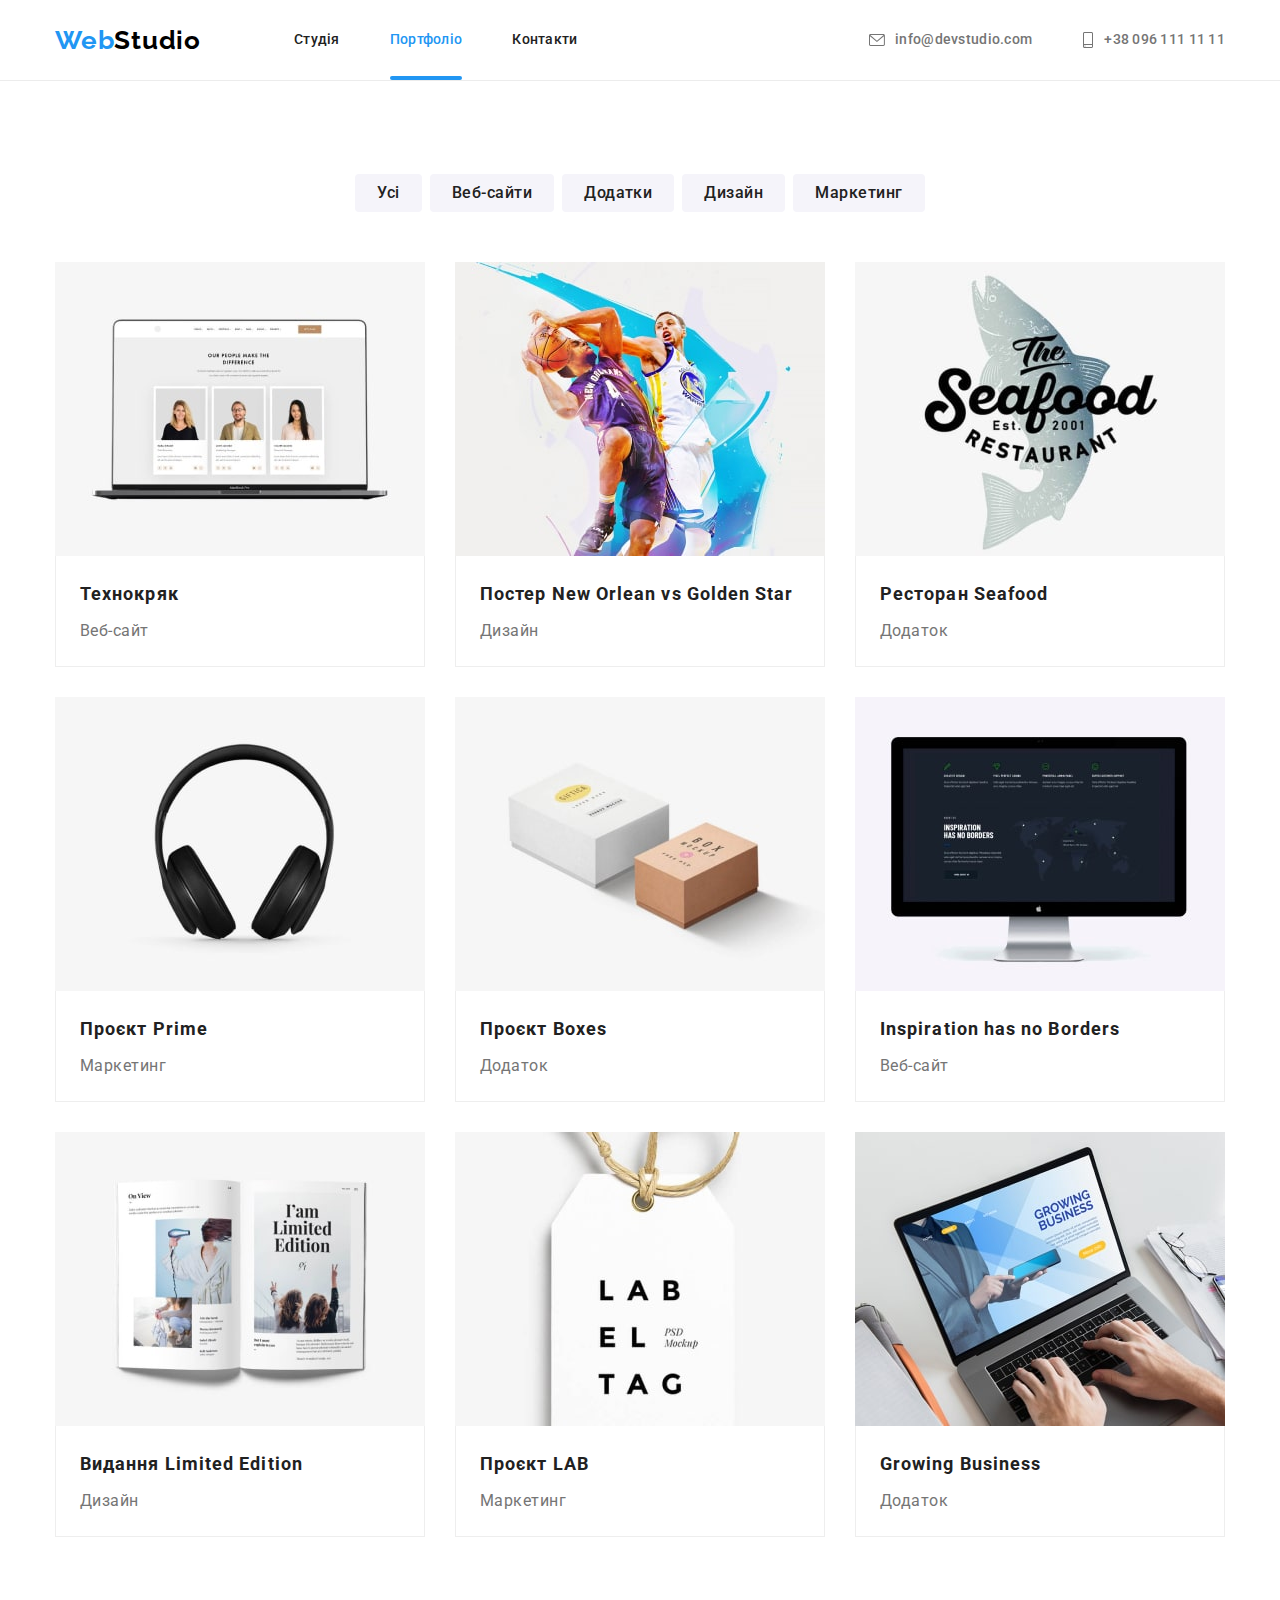
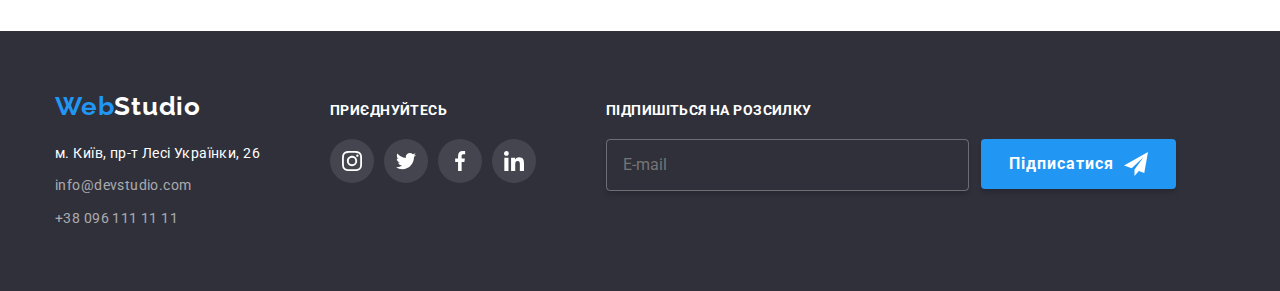
==== commit f9464ec4: "Зроблений БЕМ" ====
--- a/portfolio.html
+++ b/portfolio.html
@@ -59,238 +59,248 @@
     <main>
       <section class="section">
         <div class="container">
-          <h1 class="section-title visually-hidden">Приклади портфоліо</h1>
+          <h1 class="visually-hidden">Приклади портфоліо</h1>
 
           <ul class="button-list list">
-            <li class="item"><button class="button" type="button">Усі</button></li>
-            <li class="item"><button class="button" type="button">Веб-сайти</button></li>
-            <li class="item"><button class="button" type="button">Додатки</button></li>
-            <li class="item"><button class="button" type="button">Дизайн</button></li>
-            <li class="item"><button class="button" type="button">Маркетинг</button></li>
+            <li class="button-list__item">
+              <button class="button-list__button" type="button">Усі</button>
+            </li>
+            <li class="button-list__item">
+              <button class="button-list__button" type="button">Веб-сайти</button>
+            </li>
+            <li class="button-list__item">
+              <button class="button-list__button" type="button">Додатки</button>
+            </li>
+            <li class="button-list__item">
+              <button class="button-list__button" type="button">Дизайн</button>
+            </li>
+            <li class="button-list__item">
+              <button class="button-list__button" type="button">Маркетинг</button>
+            </li>
           </ul>
 
           <ul class="examples-list list">
-            <li class="item">
-              <a href="" class="card-link link">
-                <div class="top-board">
-                  <img
-                    class="image"
+            <li class="porfolio">
+              <a href="" class="porfolio__link link">
+                <div class="porfolio__top-part">
+                  <img
+                    class="porfolio__image"
                     src="./images/portfolio/tehnokryak.jpg"
                     alt="Ноутбук з веб-сайтом"
                     width="370"
                     height="294"
                   />
-                  <div class="card-backdrop">
-                    <p class="text">
-                      Ресурс пропонує комплексні пропозиції з різним рівнем функціоналу та сервісів.
-                      Все це дозволить відвідувачу отримати вичерпні відомості про компанію чи
-                      приватну особу.
-                    </p>
-                  </div>
-                </div>
-
-                <div class="bottom-board">
-                  <h2 class="title">Технокряк</h2>
-                  <p class="type">Веб-сайт</p>
-                </div>
-              </a>
-            </li>
-
-            <li class="item">
-              <a href="" class="card-link link">
-                <div class="top-board">
-                  <img
-                    class="image"
+                  <div class="porfolio__backdrop">
+                    <p class="porfolio__text">
+                      Ресурс пропонує комплексні пропозиції з різним рівнем функціоналу та сервісів.
+                      Все це дозволить відвідувачу отримати вичерпні відомості про компанію чи
+                      приватну особу.
+                    </p>
+                  </div>
+                </div>
+
+                <div class="porfolio__bottom-part">
+                  <h2 class="porfolio__title">Технокряк</h2>
+                  <p class="porfolio__type">Веб-сайт</p>
+                </div>
+              </a>
+            </li>
+
+            <li class="porfolio">
+              <a href="" class="porfolio__link link">
+                <div class="porfolio__top-part">
+                  <img
+                    class="porfolio__image"
                     src="./images/portfolio/basketball.jpg"
                     alt="Постер двох баскетбольних команд"
                     width="370"
                     height="294"
                   />
-                  <div class="card-backdrop">
-                    <p class="text">
-                      Ресурс пропонує комплексні пропозиції з різним рівнем функціоналу та сервісів.
-                      Все це дозволить відвідувачу отримати вичерпні відомості про компанію чи
-                      приватну особу.
-                    </p>
-                  </div>
-                </div>
-                <div class="bottom-board">
-                  <h2 class="title">Постер New Orlean vs Golden Star</h2>
-                  <p class="type">Дизайн</p>
-                </div>
-              </a>
-            </li>
-
-            <li class="item">
-              <a href="" class="card-link link">
-                <div class="top-board">
-                  <img
-                    class="image"
+                  <div class="porfolio__backdrop">
+                    <p class="porfolio__text">
+                      Ресурс пропонує комплексні пропозиції з різним рівнем функціоналу та сервісів.
+                      Все це дозволить відвідувачу отримати вичерпні відомості про компанію чи
+                      приватну особу.
+                    </p>
+                  </div>
+                </div>
+                <div class="porfolio__bottom-part">
+                  <h2 class="porfolio__title">Постер New Orlean vs Golden Star</h2>
+                  <p class="porfolio__type">Дизайн</p>
+                </div>
+              </a>
+            </li>
+
+            <li class="porfolio">
+              <a href="" class="porfolio__link link">
+                <div class="porfolio__top-part">
+                  <img
+                    class="porfolio__image"
                     src="./images/portfolio/seafood.jpg"
                     alt="Логотип рибного ресторану"
                     width="370"
                     height="294"
                   />
-                  <div class="card-backdrop">
-                    <p class="text">
-                      Ресурс пропонує комплексні пропозиції з різним рівнем функціоналу та сервісів.
-                      Все це дозволить відвідувачу отримати вичерпні відомості про компанію чи
-                      приватну особу.
-                    </p>
-                  </div>
-                </div>
-                <div class="bottom-board">
-                  <h2 class="title">Ресторан Seafood</h2>
-                  <p class="type">Додаток</p>
-                </div>
-              </a>
-            </li>
-
-            <li class="item">
-              <a href="" class="card-link link">
-                <div class="top-board">
-                  <img
-                    class="image"
+                  <div class="porfolio__backdrop">
+                    <p class="porfolio__text">
+                      Ресурс пропонує комплексні пропозиції з різним рівнем функціоналу та сервісів.
+                      Все це дозволить відвідувачу отримати вичерпні відомості про компанію чи
+                      приватну особу.
+                    </p>
+                  </div>
+                </div>
+                <div class="porfolio__bottom-part">
+                  <h2 class="porfolio__title">Ресторан Seafood</h2>
+                  <p class="porfolio__type">Додаток</p>
+                </div>
+              </a>
+            </li>
+
+            <li class="porfolio">
+              <a href="" class="porfolio__link link">
+                <div class="porfolio__top-part">
+                  <img
+                    class="porfolio__image"
                     src="./images/portfolio/headphones.jpg"
                     alt="Навушники"
                     width="370"
                     height="294"
                   />
-                  <div class="card-backdrop">
-                    <p class="text">
-                      Ресурс пропонує комплексні пропозиції з різним рівнем функціоналу та сервісів.
-                      Все це дозволить відвідувачу отримати вичерпні відомості про компанію чи
-                      приватну особу.
-                    </p>
-                  </div>
-                </div>
-                <div class="bottom-board">
-                  <h2 class="title">Проєкт Prime</h2>
-                  <p class="type">Маркетинг</p>
-                </div>
-              </a>
-            </li>
-
-            <li class="item">
-              <a href="" class="card-link link">
-                <div class="top-board">
-                  <img
-                    class="image"
+                  <div class="porfolio__backdrop">
+                    <p class="porfolio__text">
+                      Ресурс пропонує комплексні пропозиції з різним рівнем функціоналу та сервісів.
+                      Все це дозволить відвідувачу отримати вичерпні відомості про компанію чи
+                      приватну особу.
+                    </p>
+                  </div>
+                </div>
+                <div class="porfolio__bottom-part">
+                  <h2 class="porfolio__title">Проєкт Prime</h2>
+                  <p class="porfolio__type">Маркетинг</p>
+                </div>
+              </a>
+            </li>
+
+            <li class="porfolio">
+              <a href="" class="porfolio__link link">
+                <div class="porfolio__top-part">
+                  <img
+                    class="porfolio__image"
                     src="./images/portfolio/boxes.jpg"
                     alt="Дві картонні коробки"
                     width="370"
                     height="294"
                   />
-                  <div class="card-backdrop">
-                    <p class="text">
-                      Ресурс пропонує комплексні пропозиції з різним рівнем функціоналу та сервісів.
-                      Все це дозволить відвідувачу отримати вичерпні відомості про компанію чи
-                      приватну особу.
-                    </p>
-                  </div>
-                </div>
-                <div class="bottom-board">
-                  <h2 class="title">Проєкт Boxes</h2>
-                  <p class="type">Додаток</p>
-                </div>
-              </a>
-            </li>
-
-            <li class="item">
-              <a href="" class="card-link link">
-                <div class="top-board">
-                  <img
-                    class="image"
+                  <div class="porfolio__backdrop">
+                    <p class="porfolio__text">
+                      Ресурс пропонує комплексні пропозиції з різним рівнем функціоналу та сервісів.
+                      Все це дозволить відвідувачу отримати вичерпні відомості про компанію чи
+                      приватну особу.
+                    </p>
+                  </div>
+                </div>
+                <div class="porfolio__bottom-part">
+                  <h2 class="porfolio__title">Проєкт Boxes</h2>
+                  <p class="porfolio__type">Додаток</p>
+                </div>
+              </a>
+            </li>
+
+            <li class="porfolio">
+              <a href="" class="porfolio__link link">
+                <div class="porfolio__top-part">
+                  <img
+                    class="porfolio__image"
                     src="./images/portfolio/inspiration.jpg"
                     alt="Веб-сайт на комп'ютерному моніторі"
                     width="370"
                     height="294"
                   />
-                  <div class="card-backdrop">
-                    <p class="text">
-                      Ресурс пропонує комплексні пропозиції з різним рівнем функціоналу та сервісів.
-                      Все це дозволить відвідувачу отримати вичерпні відомості про компанію чи
-                      приватну особу.
-                    </p>
-                  </div>
-                </div>
-                <div class="bottom-board">
-                  <h2 class="title">Inspiration has no Borders</h2>
-                  <p class="type">Веб-сайт</p>
-                </div>
-              </a>
-            </li>
-
-            <li class="item">
-              <a href="" class="card-link link">
-                <div class="top-board">
-                  <img
-                    class="image"
+                  <div class="porfolio__backdrop">
+                    <p class="porfolio__text">
+                      Ресурс пропонує комплексні пропозиції з різним рівнем функціоналу та сервісів.
+                      Все це дозволить відвідувачу отримати вичерпні відомості про компанію чи
+                      приватну особу.
+                    </p>
+                  </div>
+                </div>
+                <div class="porfolio__bottom-part">
+                  <h2 class="porfolio__title">Inspiration has no Borders</h2>
+                  <p class="porfolio__type">Веб-сайт</p>
+                </div>
+              </a>
+            </li>
+
+            <li class="porfolio">
+              <a href="" class="porfolio__link link">
+                <div class="porfolio__top-part">
+                  <img
+                    class="porfolio__image"
                     src="./images/portfolio/book.jpg"
                     alt="Книга з назвою: я - лімітована версія "
                     width="370"
                     height="294"
                   />
-                  <div class="card-backdrop">
-                    <p class="text">
-                      Ресурс пропонує комплексні пропозиції з різним рівнем функціоналу та сервісів.
-                      Все це дозволить відвідувачу отримати вичерпні відомості про компанію чи
-                      приватну особу.
-                    </p>
-                  </div>
-                </div>
-                <div class="bottom-board">
-                  <h2 class="title">Видання Limited Edition</h2>
-                  <p class="type">Дизайн</p>
-                </div>
-              </a>
-            </li>
-
-            <li class="item">
-              <a href="" class="card-link link">
-                <div class="top-board">
-                  <img
-                    class="image"
+                  <div class="porfolio__backdrop">
+                    <p class="porfolio__text">
+                      Ресурс пропонує комплексні пропозиції з різним рівнем функціоналу та сервісів.
+                      Все це дозволить відвідувачу отримати вичерпні відомості про компанію чи
+                      приватну особу.
+                    </p>
+                  </div>
+                </div>
+                <div class="porfolio__bottom-part">
+                  <h2 class="porfolio__title">Видання Limited Edition</h2>
+                  <p class="porfolio__type">Дизайн</p>
+                </div>
+              </a>
+            </li>
+
+            <li class="porfolio">
+              <a href="" class="porfolio__link link">
+                <div class="porfolio__top-part">
+                  <img
+                    class="porfolio__image"
                     src="./images/portfolio/lab.jpg"
                     alt="Бирка для одягу з брендом"
                     width="370"
                     height="294"
                   />
-                  <div class="card-backdrop">
-                    <p class="text">
-                      Ресурс пропонує комплексні пропозиції з різним рівнем функціоналу та сервісів.
-                      Все це дозволить відвідувачу отримати вичерпні відомості про компанію чи
-                      приватну особу.
-                    </p>
-                  </div>
-                </div>
-                <div class="bottom-board">
-                  <h2 class="title">Проєкт LAB</h2>
-                  <p class="type">Маркетинг</p>
-                </div>
-              </a>
-            </li>
-            <li class="item">
-              <a href="" class="card-link link">
-                <div class="top-board">
-                  <img
-                    class="image"
+                  <div class="porfolio__backdrop">
+                    <p class="porfolio__text">
+                      Ресурс пропонує комплексні пропозиції з різним рівнем функціоналу та сервісів.
+                      Все це дозволить відвідувачу отримати вичерпні відомості про компанію чи
+                      приватну особу.
+                    </p>
+                  </div>
+                </div>
+                <div class="porfolio__bottom-part">
+                  <h2 class="porfolio__title">Проєкт LAB</h2>
+                  <p class="porfolio__type">Маркетинг</p>
+                </div>
+              </a>
+            </li>
+            <li class="porfolio">
+              <a href="" class="porfolio__link link">
+                <div class="porfolio__top-part">
+                  <img
+                    class="porfolio__image"
                     src="./images/portfolio/grow-busin.jpg"
                     alt="Ноутбук з веб-сайтом"
                     width="370"
                     height="294"
                   />
-                  <div class="card-backdrop">
-                    <p class="text">
-                      Ресурс пропонує комплексні пропозиції з різним рівнем функціоналу та сервісів.
-                      Все це дозволить відвідувачу отримати вичерпні відомості про компанію чи
-                      приватну особу.
-                    </p>
-                  </div>
-                </div>
-                <div class="bottom-board">
-                  <h2 class="title">Growing Business</h2>
-                  <p class="type">Додаток</p>
+                  <div class="porfolio__backdrop">
+                    <p class="porfolio__text">
+                      Ресурс пропонує комплексні пропозиції з різним рівнем функціоналу та сервісів.
+                      Все це дозволить відвідувачу отримати вичерпні відомості про компанію чи
+                      приватну особу.
+                    </p>
+                  </div>
+                </div>
+                <div class="porfolio__bottom-part">
+                  <h2 class="porfolio__title">Growing Business</h2>
+                  <p class="porfolio__type">Додаток</p>
                 </div>
               </a>
             </li>
@@ -300,70 +310,79 @@
     </main>
 
     <footer class="footer">
-      <div class="container column-list">
-        <div class="footer-first-colomn column">
+      <div class="container container--column-list">
+        <div class="column footer__column-first">
           <a href="./index.html" class="logo logo--footer"
             >Web<span class="logo__word-footer">Studio</span></a
           >
           <address class="contact-address">
             <ul class="address-list list">
-              <li class="item">
+              <li class="address-list__item">
                 <a
                   href="https://goo.gl/maps/bpXMitdXSqZiNbTf6"
                   target="_blank"
                   rel="noopener noreferrer"
-                  class="link"
+                  class="address-list__link link"
                   >м. Київ, пр-т Лесі Українки, 26</a
                 >
               </li>
-              <li class="item">
-                <a href="mailto:info@devstudio.com" class="link">info@devstudio.com</a>
+              <li class="address-list__item">
+                <a href="mailto:info@devstudio.com" class="address-list__link link"
+                  >info@devstudio.com</a
+                >
               </li>
-              <li class="item"><a href="tel:+380961111111" class="link">+38 096 111 11 11</a></li>
+              <li class="address-list__item">
+                <a href="tel:+380961111111" class="address-list__link link">+38 096 111 11 11</a>
+              </li>
             </ul>
           </address>
         </div>
-        <div class="footer-second-column column">
-          <p class="title">приєднуйтесь</p>
-          <ul class="list-item list">
-            <li class="item">
-              <a href="" class="link-icon">
-                <svg class="icon" width="20px" height="20px">
+        <div class="column footer__column-second">
+          <p class="column__title">приєднуйтесь</p>
+          <ul class="join-list list">
+            <li class="join-list__item">
+              <a href="" class="join-list__link">
+                <svg class="join-list__icon" width="20px" height="20px">
                   <use href="./images/icons.svg#icon-instagram"></use>
                 </svg>
               </a>
             </li>
-            <li class="item">
-              <a href="" class="link-icon">
-                <svg class="icon" width="20px" height="20px">
+            <li class="join-list__item">
+              <a href="" class="join-list__link">
+                <svg class="join-list__icon" width="20px" height="20px">
                   <use href="./images/icons.svg#icon-twitter"></use>
                 </svg>
               </a>
             </li>
-            <li class="item">
-              <a href="" class="link-icon">
-                <svg class="icon" width="20px" height="20px">
+            <li class="join-list__item">
+              <a href="" class="join-list__link">
+                <svg class="join-list__icon" width="20px" height="20px">
                   <use href="./images/icons.svg#icon-facebook"></use>
                 </svg>
               </a>
             </li>
-            <li class="item">
-              <a href="" class="link-icon">
-                <svg class="icon" width="20px" height="20px">
+            <li class="join-list__item">
+              <a href="" class="join-list__link">
+                <svg class="join-list__icon" width="20px" height="20px">
                   <use href="./images/icons.svg#icon-linkedin"></use>
                 </svg>
               </a>
             </li>
           </ul>
         </div>
-        <div class="footer-third-column column">
-          <p class="title">Підпишіться на розсилку</p>
-          <form class="footer-subscribe">
-            <input class="footer-input" type="email" name="subscribe-email" placeholder="E-mail" />
-
-            <button class="button footer-subscribe-button" type="submit">
+        <div class="column footer__column-third">
+          <p class="column__title">Підпишіться на розсилку</p>
+          <form class="subscribe-form">
+            <input
+              class="subscribe-form__input"
+              type="email"
+              name="subscribe-email"
+              placeholder="E-mail"
+            />
+
+            <button class="button subscribe-form__button" type="submit">
               Підписатися
-              <span class="footer-icon-plane">
+              <span class="button__icon-plane">
                 <svg class="icon-plane" width="24px" height="24px">
                   <use href="./images/icons.svg#icon-message-plane"></use>
                 </svg>
--- a/css/portfolio.min.css
+++ b/css/portfolio.min.css
@@ -1 +1 @@
-h1,h2,h3,h4,h5,h6,p{margin:0}img{display:block;max-width:100%;height:auto}button{display:block;cursor:pointer;border:none;border-radius:4px}ul{list-style:none;margin:0;padding-left:0}body{font-family:"Roboto",sans-serif;font-size:14px;letter-spacing:.03em;background-color:var(--primary-white-color);color:var(--primary-text-color)}main{margin-top:80px}.link{text-decoration:none}.list{list-style:none;margin:0;padding-left:0}:root{--primary-text-color: #757575;--full-black-color: #000000;--secondary-black-color: #212121;--accent-blue-color: #2196f3;--primary-white-color: #ffffff;--dark-background: #2f303a;--gray-background: #f5f4fa;--gray-opacity-color: #ffffff99;--card-border-background: #eeeeee;--gray-header-border: #ececec;--btn-background-color: #188ce8;--icon-soc-networks-color: #afb1b8;--background-dark-color: #2f303acc;--background-backdrop: #00000033;--transition-standart: 250ms cubic-bezier(0.4, 0, 0.2, 1);--input-border-color: #21212133}.visually-hidden{position:absolute;white-space:nowrap;width:1px;height:1px;overflow:hidden;border:0;padding:0;clip:rect(0 0 0 0);-webkit-clip-path:inset(50%);clip-path:inset(50%);margin:-1px}.container{width:1200px;padding:0 15px;margin:0 auto}.button{font-family:inherit;color:var(--primary-white-color);background-color:var(--accent-blue-color);-webkit-transition:background-color var(--transition-standart);transition:background-color var(--transition-standart)}.button-list{display:-webkit-box;display:-ms-flexbox;display:flex;-webkit-box-pack:center;-ms-flex-pack:center;justify-content:center;margin-bottom:50px}.button-list .item{margin-right:8px}.button-list .item:last-child{margin-right:0}.button-list .button{padding:6px 22px;font-weight:500;font-size:16px;line-height:1.62;text-align:center;letter-spacing:.03em;background-color:var(--gray-background);color:var(--secondary-black-color);-webkit-transition:background-color var(--transition-standart),color var(--transition-standart),-webkit-box-shadow var(--transition-standart);transition:background-color var(--transition-standart),color var(--transition-standart),-webkit-box-shadow var(--transition-standart);transition:background-color var(--transition-standart),color var(--transition-standart),box-shadow var(--transition-standart);transition:background-color var(--transition-standart),color var(--transition-standart),box-shadow var(--transition-standart),-webkit-box-shadow var(--transition-standart)}.button-list .button:hover,.button-list .button:focus{color:var(--primary-white-color);background-color:var(--accent-blue-color);-webkit-box-shadow:0px 2px 2px 0px rgba(0,0,0,.1215686275),0px 1px 2px 0px rgba(0,0,0,.0784313725),0px 3px 1px 0px rgba(0,0,0,.1019607843);box-shadow:0px 2px 2px 0px rgba(0,0,0,.1215686275),0px 1px 2px 0px rgba(0,0,0,.0784313725),0px 3px 1px 0px rgba(0,0,0,.1019607843)}.modal-button{margin-left:auto;margin-right:auto;width:200px;padding:10px 52px;font-weight:700;font-size:16px;line-height:1.88;letter-spacing:.06em;color:var(--primary-white-color);background-color:var(--accent-blue-color);-webkit-box-shadow:0px 4px 4px 0px rgba(0,0,0,.1490196078);box-shadow:0px 4px 4px 0px rgba(0,0,0,.1490196078);-webkit-transition:background-color var(--transition-standart);transition:background-color var(--transition-standart)}.modal-button:hover,.modal-button:focus{background-color:var(--btn-background-color)}.footer-subscribe-button{display:-webkit-box;display:-ms-flexbox;display:flex;-webkit-box-align:center;-ms-flex-align:center;align-items:center;width:200px;height:100%;text-align:left;font-weight:700;font-size:16px;line-height:1.88;letter-spacing:.06em;color:var(--primary-white-color);padding:10px 28px;background-color:var(--accent-blue-color);-webkit-box-shadow:0px 4px 4px 0px rgba(0,0,0,.1490196078);box-shadow:0px 4px 4px 0px rgba(0,0,0,.1490196078);-webkit-transition:background-color var(--transition-standart);transition:background-color var(--transition-standart)}.footer-icon-plane{display:-webkit-box;display:-ms-flexbox;display:flex;-webkit-box-align:center;-ms-flex-align:center;align-items:center;margin-left:10px}.footer-subscribe-button:hover,.footer-subscribe-button:focus{background-color:var(--btn-background-color)}.logo{display:inline-block;color:var(--accent-blue-color);font-family:"Raleway",sans-serif;font-style:normal;font-weight:700;font-size:26px;line-height:1.19;letter-spacing:.03em;text-decoration:none}.logo__word-header{padding:0;color:var(--full-black-color)}.logo__word-footer{padding:0;color:var(--primary-white-color)}.section{padding-top:94px;padding-bottom:94px}.section.without-botpadding{padding-bottom:0}.section-title{margin-bottom:50px;font-weight:700;font-size:36px;line-height:1.16;text-align:center;letter-spacing:.03em;color:var(--secondary-black-color)}.soc-networks{display:-webkit-box;display:-ms-flexbox;display:flex;margin-top:16px;-webkit-box-pack:center;-ms-flex-pack:center;justify-content:center}.soc-networks .item:not(:last-child){margin-right:10px}.soc-icon-link{display:-webkit-box;display:-ms-flexbox;display:flex;-webkit-box-pack:center;-ms-flex-pack:center;justify-content:center;-webkit-box-align:center;-ms-flex-align:center;align-items:center;width:44px;height:44px;border:none;border-radius:50%;color:var(--icon-soc-networks-color);-webkit-transition:color var(--transition-standart),background-color var(--transition-standart);transition:color var(--transition-standart),background-color var(--transition-standart)}.soc-networks .icon{fill:currentColor}.soc-icon-link:hover,.soc-icon-link:focus{background-color:var(--accent-blue-color);color:var(--primary-white-color)}.header{border-bottom:1px solid var(--gray-header-border);position:fixed;left:0;top:0;width:100%;background-color:var(--primary-white-color);z-index:5}.header__container{display:-webkit-box;display:-ms-flexbox;display:flex;-webkit-box-align:center;-ms-flex-align:center;align-items:center}.main-nav{display:-webkit-box;display:-ms-flexbox;display:flex;-webkit-box-align:center;-ms-flex-align:center;align-items:center}.site-nav{display:-webkit-box;display:-ms-flexbox;display:flex;list-style:none;margin:0;margin-left:93px;padding-left:0}.site-nav__item:not(:last-child){margin-right:50px}.site-nav__link{position:relative;display:block;padding:32px 0;color:var(--secondary-black-color);font-weight:500;font-size:14px;line-height:1.14;letter-spacing:.02em;text-decoration:none;-webkit-transition:color var(--transition-standart);transition:color var(--transition-standart)}.site-nav__link--current{color:var(--accent-blue-color)}.site-nav__link--current::after{content:"";display:block;position:absolute;left:0;bottom:0;width:100%;height:4px;border-radius:2px;background-color:var(--accent-blue-color)}.site-nav__link:hover,.site-nav__link:focus{color:var(--accent-blue-color)}.info-nav{display:-webkit-box;display:-ms-flexbox;display:flex;margin-left:auto}.info-nav__item:not(:first-child){margin-left:50px}.info-nav__item{display:-webkit-box;display:-ms-flexbox;display:flex;-webkit-box-align:center;-ms-flex-align:center;align-items:center}.info-nav__link{display:-webkit-box;display:-ms-flexbox;display:flex;-webkit-box-align:center;-ms-flex-align:center;align-items:center;padding:32px 0;color:var(--primary-text-color);font-weight:500;font-size:14px;line-height:1.14;letter-spacing:.02em;text-decoration:none;-webkit-transition:color var(--transition-standart);transition:color var(--transition-standart)}.info-nav__icon{fill:currentColor;margin-right:10px}.info-nav__link:hover,.info-nav__link:focus{color:var(--accent-blue-color)}.examples-list{display:-webkit-box;display:-ms-flexbox;display:flex;-ms-flex-wrap:wrap;flex-wrap:wrap}.examples-list .item{width:calc((100% - 60px)/3);margin-right:30px;margin-bottom:30px}.examples-list .item:nth-child(3n){margin-right:0}.examples-list .item:nth-last-child(-n+3){margin-bottom:0}.examples-list .card-link{display:block;color:var(--primary-text-color);-webkit-transition:-webkit-box-shadow var(--transition-standart);transition:-webkit-box-shadow var(--transition-standart);transition:box-shadow var(--transition-standart);transition:box-shadow var(--transition-standart), -webkit-box-shadow var(--transition-standart)}.examples-list .card-link:hover,.examples-list .card-link:focus{-webkit-box-shadow:1px 4px 6px 0px rgba(0,0,0,.1607843137),0px 4px 4px 0px rgba(0,0,0,.0588235294),0px 1px 1px 0px rgba(0,0,0,.1215686275);box-shadow:1px 4px 6px 0px rgba(0,0,0,.1607843137),0px 4px 4px 0px rgba(0,0,0,.0588235294),0px 1px 1px 0px rgba(0,0,0,.1215686275)}.examples-list .top-board{position:relative;overflow:hidden}.top-board .card-backdrop{position:absolute;bottom:0;left:0;width:100%;height:100%;background-color:rgba(33,150,243,.8980392157);-webkit-transform:translateY(100%);transform:translateY(100%);-webkit-transition:-webkit-transform var(--transition-standart);transition:-webkit-transform var(--transition-standart);transition:transform var(--transition-standart);transition:transform var(--transition-standart), -webkit-transform var(--transition-standart)}.card-backdrop .text{padding:63px 24px;font-size:18px;line-height:1.56;letter-spacing:.03em;color:var(--primary-white-color)}.card-link:hover .card-backdrop,.card-link:focus .card-backdrop{-webkit-transform:translateY(0);transform:translateY(0)}.examples-list .bottom-board{padding:20px 24px;border:1px solid var(--card-border-background);border-top:none}.examples-list .title{margin-bottom:4px;color:var(--secondary-black-color);font-weight:700;font-size:18px;line-height:2;letter-spacing:.06em}.examples-list .type{font-size:16px;line-height:1.87;letter-spacing:.03em}.footer{padding-top:60px;padding-bottom:60px;background-color:var(--dark-background)}.footer .column-list{display:-webkit-box;display:-ms-flexbox;display:flex;-webkit-box-align:baseline;-ms-flex-align:baseline;align-items:baseline}.footer .column:not(:last-child){margin-right:70px}.logo--footer{margin-top:0;margin-bottom:20px}.contact-address{font-style:normal}.address-list .link{color:var(--gray-opacity-color);line-height:1.71;-webkit-transition:color var(--transition-standart);transition:color var(--transition-standart)}.address-list .link[href*=maps]{color:var(--primary-white-color);-webkit-transition:color var(--transition-standart);transition:color var(--transition-standart)}.address-list .link:hover,.address-list .link:focus{color:var(--accent-blue-color)}.address-list .item:not(:last-child){margin-top:0;margin-bottom:9px}.footer .footer-second-column.column{margin-right:auto}.footer-second-column .title,.footer-third-column .title{margin-bottom:20px;font-weight:700;line-height:1.14;text-transform:uppercase;color:var(--primary-white-color)}.footer-second-column .list-item{display:-webkit-box;display:-ms-flexbox;display:flex}.footer-second-column .item:not(:last-child){margin-right:10px}.footer-second-column .link-icon{display:-webkit-box;display:-ms-flexbox;display:flex;-webkit-box-pack:center;-ms-flex-pack:center;justify-content:center;-webkit-box-align:center;-ms-flex-align:center;align-items:center;padding:12px;border:none;border-radius:50%;background-color:rgba(255,255,255,.1019607843);color:var(--primary-white-color);-webkit-transition:background-color var(--transition-standart);transition:background-color var(--transition-standart)}.footer-second-column .icon{fill:currentColor}.footer-second-column .link-icon:hover,.footer-second-column .link-icon:focus{background-color:var(--accent-blue-color)}.footer-third-column{width:570px}.footer-subscribe{display:-webkit-box;display:-ms-flexbox;display:flex}.footer-input{display:inline-block;width:100%;padding:15px 16px;margin-right:12px;font-size:16px;line-height:1.25;color:var(--gray-opacity-color);border:1px solid rgba(255,255,255,.3019607843);border-radius:4px;-webkit-box-shadow:0px 4px 4px 0px rgba(0,0,0,.1490196078);box-shadow:0px 4px 4px 0px rgba(0,0,0,.1490196078);background-color:rgba(0,0,0,0);-webkit-transition:border-color var(--transition-standart);transition:border-color var(--transition-standart)}.footer-input:focus-visible,.footer-input:focus{outline:none;border-color:var(--accent-blue-color)}/*# sourceMappingURL=portfolio.min.css.map */+h1,h2,h3,h4,h5,h6,p{margin:0}img{display:block;max-width:100%;height:auto}button{display:block;cursor:pointer;border:none;border-radius:4px}body{font-family:"Roboto",sans-serif;font-size:14px;letter-spacing:.03em;background-color:var(--primary-white-color);color:var(--primary-text-color)}main{margin-top:80px}.link{text-decoration:none}.list{list-style:none;margin:0;padding-left:0}:root{--primary-text-color: #757575;--full-black-color: #000000;--secondary-black-color: #212121;--accent-blue-color: #2196f3;--primary-white-color: #ffffff;--dark-background: #2f303a;--gray-background: #f5f4fa;--gray-opacity-color: #ffffff99;--card-border-background: #eeeeee;--gray-header-border: #ececec;--btn-background-color: #188ce8;--icon-soc-networks-color: #afb1b8;--background-dark-color: #2f303acc;--background-backdrop: #00000033;--transition-standart: 250ms cubic-bezier(0.4, 0, 0.2, 1);--input-border-color: #21212133}.visually-hidden{position:absolute;white-space:nowrap;width:1px;height:1px;overflow:hidden;border:0;padding:0;clip:rect(0 0 0 0);-webkit-clip-path:inset(50%);clip-path:inset(50%);margin:-1px}.section{padding-top:94px;padding-bottom:94px}.section--without-botpadding{padding-bottom:0}.section__title{margin-bottom:50px;font-weight:700;font-size:36px;line-height:1.16;text-align:center;letter-spacing:.03em;color:var(--secondary-black-color)}.container{width:1200px;padding:0 15px;margin:0 auto}.button{font-family:inherit;color:var(--primary-white-color);background-color:var(--accent-blue-color);transition:background-color var(--transition-standart)}.button-list{display:flex;justify-content:center;margin-bottom:50px}.button-list__item{margin-right:8px}.button-list__item:last-child{margin-right:0}.button-list__button{padding:6px 22px;font-weight:500;font-size:16px;line-height:1.62;text-align:center;letter-spacing:.03em;background-color:var(--gray-background);color:var(--secondary-black-color);transition:background-color var(--transition-standart),color var(--transition-standart),box-shadow var(--transition-standart)}.button-list__button:hover,.button-list__button:focus{color:var(--primary-white-color);background-color:var(--accent-blue-color);box-shadow:0px 2px 2px 0px rgba(0,0,0,.1215686275),0px 1px 2px 0px rgba(0,0,0,.0784313725),0px 3px 1px 0px rgba(0,0,0,.1019607843)}.modal-button{margin-left:auto;margin-right:auto;width:200px;padding:10px 52px;font-weight:700;font-size:16px;line-height:1.88;letter-spacing:.06em;color:var(--primary-white-color);background-color:var(--accent-blue-color);box-shadow:0px 4px 4px 0px rgba(0,0,0,.1490196078);transition:background-color var(--transition-standart)}.modal-button:hover,.modal-button:focus{background-color:var(--btn-background-color)}.subscribe-form__button{display:flex;align-items:center;width:200px;height:100%;text-align:left;font-weight:700;font-size:16px;line-height:1.88;letter-spacing:.06em;color:var(--primary-white-color);padding:10px 28px;background-color:var(--accent-blue-color);box-shadow:0px 4px 4px 0px rgba(0,0,0,.1490196078);transition:background-color var(--transition-standart)}.button__icon-plane{display:flex;align-items:center;margin-left:10px}.subscribe-form__button:hover,.subscribe-form__button:focus{background-color:var(--btn-background-color)}.logo{display:inline-block;color:var(--accent-blue-color);font-family:"Raleway",sans-serif;font-style:normal;font-weight:700;font-size:26px;line-height:1.19;letter-spacing:.03em;text-decoration:none}.logo__word-header{padding:0;color:var(--full-black-color)}.logo__word-footer{padding:0;color:var(--primary-white-color)}.logo--footer{margin-top:0;margin-bottom:20px}.soc-networks{display:flex;margin-top:16px;justify-content:center}.soc-networks__item:not(:last-child){margin-right:10px}.soc-networks__link{display:flex;justify-content:center;align-items:center;width:44px;height:44px;border:none;border-radius:50%;color:var(--icon-soc-networks-color);transition:color var(--transition-standart),background-color var(--transition-standart)}.soc-networks__icon{fill:currentColor}.soc-networks__link:hover,.soc-networks__link:focus{background-color:var(--accent-blue-color);color:var(--primary-white-color)}.header{border-bottom:1px solid var(--gray-header-border);position:fixed;left:0;top:0;width:100%;background-color:var(--primary-white-color);z-index:5}.header__container{display:flex;align-items:center}.main-nav{display:flex;align-items:center}.site-nav{display:flex;list-style:none;margin:0;margin-left:93px;padding-left:0}.site-nav__item:not(:last-child){margin-right:50px}.site-nav__link{position:relative;display:block;padding:32px 0;color:var(--secondary-black-color);font-weight:500;font-size:14px;line-height:1.14;letter-spacing:.02em;text-decoration:none;transition:color var(--transition-standart)}.site-nav__link--current{color:var(--accent-blue-color)}.site-nav__link--current::after{content:"";display:block;position:absolute;left:0;bottom:0;width:100%;height:4px;border-radius:2px;background-color:var(--accent-blue-color)}.site-nav__link:hover,.site-nav__link:focus{color:var(--accent-blue-color)}.info-nav{display:flex;margin-left:auto;margin-top:0;margin-bottom:0}.info-nav__item:not(:first-child){margin-left:50px}.info-nav__item{display:flex;align-items:center}.info-nav__link{display:flex;align-items:center;padding:32px 0;color:var(--primary-text-color);font-weight:500;font-size:14px;line-height:1.14;letter-spacing:.02em;text-decoration:none;transition:color var(--transition-standart)}.info-nav__icon{fill:currentColor;margin-right:10px}.info-nav__link:hover,.info-nav__link:focus{color:var(--accent-blue-color)}.examples-list{display:flex;flex-wrap:wrap}.porfolio{width:calc((100% - 60px)/3);margin-right:30px;margin-bottom:30px}.porfolio:nth-child(3n){margin-right:0}.porfolio:nth-last-child(-n+3){margin-bottom:0}.porfolio__link{display:block;color:var(--primary-text-color);transition:box-shadow var(--transition-standart)}.porfolio__link:hover,.porfolio__link:focus{box-shadow:1px 4px 6px 0px rgba(0,0,0,.1607843137),0px 4px 4px 0px rgba(0,0,0,.0588235294),0px 1px 1px 0px rgba(0,0,0,.1215686275)}.porfolio__top-part{position:relative;overflow:hidden}.porfolio__backdrop{position:absolute;bottom:0;left:0;width:100%;height:100%;background-color:rgba(33,150,243,.8980392157);transform:translateY(100.3%);transition:transform var(--transition-standart)}.porfolio__text{padding:63px 24px;font-size:18px;line-height:1.56;letter-spacing:.03em;color:var(--primary-white-color)}.porfolio__link:hover .porfolio__backdrop,.porfolio__link:focus .porfolio__backdrop{transform:translateY(0)}.porfolio__bottom-part{padding:20px 24px;border:1px solid var(--card-border-background);border-top:none}.porfolio__title{margin-bottom:4px;color:var(--secondary-black-color);font-weight:700;font-size:18px;line-height:2;letter-spacing:.06em}.porfolio__type{font-size:16px;line-height:1.87;letter-spacing:.03em}.footer{padding-top:60px;padding-bottom:60px;background-color:var(--dark-background)}.container--column-list{display:flex;align-items:baseline}.column:not(:last-child){margin-right:70px}.contact-address{font-style:normal}.address-list__link{color:var(--gray-opacity-color);line-height:1.71;transition:color var(--transition-standart)}.address-list__link[href*=maps]{color:var(--primary-white-color);transition:color var(--transition-standart)}.address-list__link:hover,.address-list__link:focus{color:var(--accent-blue-color)}.address-list__item:not(:last-child){margin-top:0;margin-bottom:9px}.footer__column-second{margin-right:auto}.column__title,.column__title{margin-bottom:20px;font-weight:700;line-height:1.14;text-transform:uppercase;color:var(--primary-white-color)}.join-list{display:flex}.join-list__item:not(:last-child){margin-right:10px}.join-list__link{display:flex;justify-content:center;align-items:center;padding:12px;border:none;border-radius:50%;background-color:rgba(255,255,255,.1019607843);color:var(--primary-white-color);transition:background-color var(--transition-standart)}.join-list__icon{fill:currentColor}.join-list__link:hover,.join-list__link:focus{background-color:var(--accent-blue-color)}.footer__column-third{width:570px}.subscribe-form{display:flex}.subscribe-form__input{display:inline-block;width:100%;padding:15px 16px;margin-right:12px;font-size:16px;line-height:1.25;color:var(--gray-opacity-color);border:1px solid rgba(255,255,255,.3019607843);border-radius:4px;box-shadow:0px 4px 4px 0px rgba(0,0,0,.1490196078);background-color:rgba(0,0,0,0);transition:border-color var(--transition-standart)}.subscribe-form__input:focus-visible,.subscribe-form__input:focus{outline:none;border-color:var(--accent-blue-color)}/*# sourceMappingURL=portfolio.min.css.map */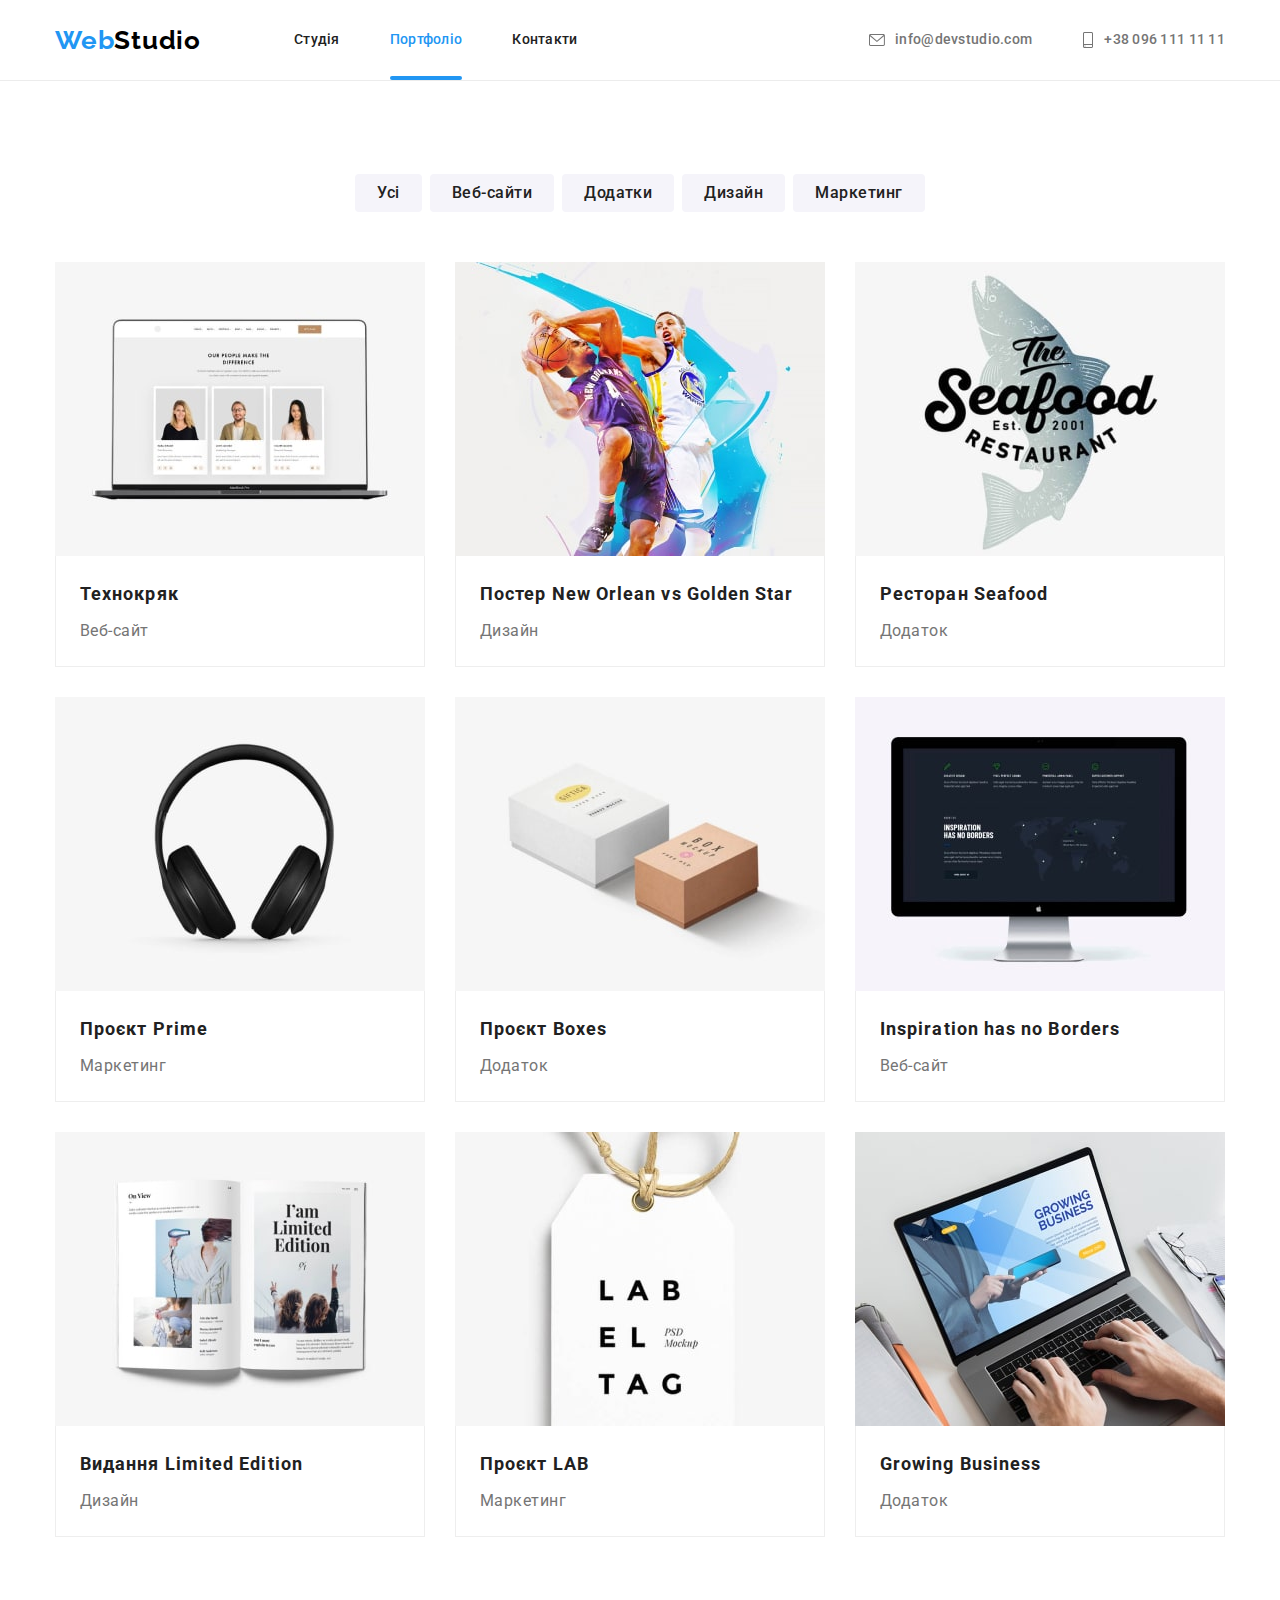
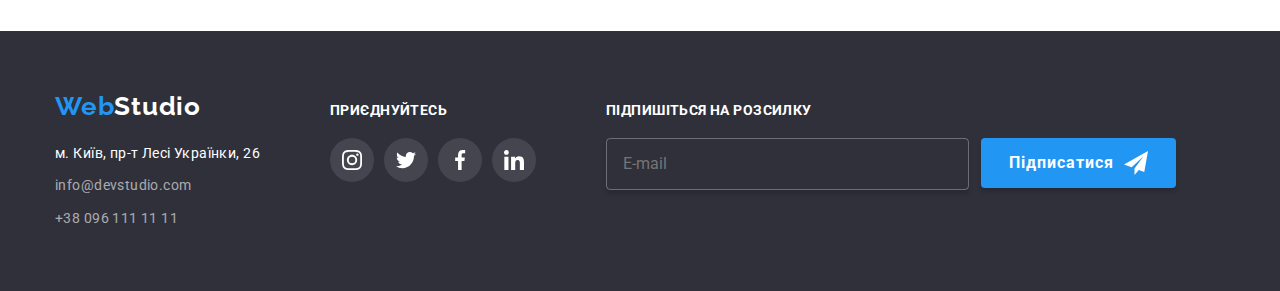
==== commit 659ca392: "Виконаний SCSS" ====
--- a/portfolio.html
+++ b/portfolio.html
@@ -4,7 +4,7 @@
     <meta charset="UTF-8" />
     <meta http-equiv="X-UA-Compatible" content="IE=edge" />
     <meta name="viewport" content="width=device-width, initial-scale=1.0" />
-    <title>Homework 6</title>
+    <title>Homework 7</title>
 
     <link rel="preconnect" href="https://fonts.googleapis.com" />
     <link rel="preconnect" href="https://fonts.gstatic.com" crossorigin />
@@ -24,20 +24,20 @@
 
           <ul class="site-nav">
             <li class="site-nav__item">
-              <a href="./index.html" class="site-nav__link">Студія</a>
+              <a href="./index.html" class="link site-nav__link">Студія</a>
             </li>
             <li class="site-nav__item">
-              <a href="./portfolio.html" class="site-nav__link site-nav__link--current"
+              <a href="./portfolio.html" class="link site-nav__link site-nav__link--current"
                 >Портфоліо</a
               >
             </li>
-            <li class="site-nav__item"><a href="" class="site-nav__link">Контакти</a></li>
+            <li class="site-nav__item"><a href="" class="link site-nav__link">Контакти</a></li>
           </ul>
         </nav>
 
         <ul class="info-nav">
           <li class="info-nav__item">
-            <a href="mailto:info@devstudio.com" class="info-nav__link">
+            <a href="mailto:info@devstudio.com" class="link info-nav__link">
               <svg class="info-nav__icon" width="16px" height="12px">
                 <use href="./images/icons.svg#icon-mail"></use>
               </svg>
@@ -45,7 +45,7 @@
             >
           </li>
           <li class="info-nav__item">
-            <a href="tel:+380961111111" class="info-nav__link">
+            <a href="tel:+380961111111" class="link info-nav__link">
               <svg class="info-nav__icon" width="12px" height="16px">
                 <use href="./images/icons.svg#icon-tel"></use>
               </svg>
--- a/css/portfolio.min.css
+++ b/css/portfolio.min.css
@@ -1 +1 @@
-h1,h2,h3,h4,h5,h6,p{margin:0}img{display:block;max-width:100%;height:auto}button{display:block;cursor:pointer;border:none;border-radius:4px}body{font-family:"Roboto",sans-serif;font-size:14px;letter-spacing:.03em;background-color:var(--primary-white-color);color:var(--primary-text-color)}main{margin-top:80px}.link{text-decoration:none}.list{list-style:none;margin:0;padding-left:0}:root{--primary-text-color: #757575;--full-black-color: #000000;--secondary-black-color: #212121;--accent-blue-color: #2196f3;--primary-white-color: #ffffff;--dark-background: #2f303a;--gray-background: #f5f4fa;--gray-opacity-color: #ffffff99;--card-border-background: #eeeeee;--gray-header-border: #ececec;--btn-background-color: #188ce8;--icon-soc-networks-color: #afb1b8;--background-dark-color: #2f303acc;--background-backdrop: #00000033;--transition-standart: 250ms cubic-bezier(0.4, 0, 0.2, 1);--input-border-color: #21212133}.visually-hidden{position:absolute;white-space:nowrap;width:1px;height:1px;overflow:hidden;border:0;padding:0;clip:rect(0 0 0 0);-webkit-clip-path:inset(50%);clip-path:inset(50%);margin:-1px}.section{padding-top:94px;padding-bottom:94px}.section--without-botpadding{padding-bottom:0}.section__title{margin-bottom:50px;font-weight:700;font-size:36px;line-height:1.16;text-align:center;letter-spacing:.03em;color:var(--secondary-black-color)}.container{width:1200px;padding:0 15px;margin:0 auto}.button{font-family:inherit;color:var(--primary-white-color);background-color:var(--accent-blue-color);transition:background-color var(--transition-standart)}.button-list{display:flex;justify-content:center;margin-bottom:50px}.button-list__item{margin-right:8px}.button-list__item:last-child{margin-right:0}.button-list__button{padding:6px 22px;font-weight:500;font-size:16px;line-height:1.62;text-align:center;letter-spacing:.03em;background-color:var(--gray-background);color:var(--secondary-black-color);transition:background-color var(--transition-standart),color var(--transition-standart),box-shadow var(--transition-standart)}.button-list__button:hover,.button-list__button:focus{color:var(--primary-white-color);background-color:var(--accent-blue-color);box-shadow:0px 2px 2px 0px rgba(0,0,0,.1215686275),0px 1px 2px 0px rgba(0,0,0,.0784313725),0px 3px 1px 0px rgba(0,0,0,.1019607843)}.modal-button{margin-left:auto;margin-right:auto;width:200px;padding:10px 52px;font-weight:700;font-size:16px;line-height:1.88;letter-spacing:.06em;color:var(--primary-white-color);background-color:var(--accent-blue-color);box-shadow:0px 4px 4px 0px rgba(0,0,0,.1490196078);transition:background-color var(--transition-standart)}.modal-button:hover,.modal-button:focus{background-color:var(--btn-background-color)}.subscribe-form__button{display:flex;align-items:center;width:200px;height:100%;text-align:left;font-weight:700;font-size:16px;line-height:1.88;letter-spacing:.06em;color:var(--primary-white-color);padding:10px 28px;background-color:var(--accent-blue-color);box-shadow:0px 4px 4px 0px rgba(0,0,0,.1490196078);transition:background-color var(--transition-standart)}.button__icon-plane{display:flex;align-items:center;margin-left:10px}.subscribe-form__button:hover,.subscribe-form__button:focus{background-color:var(--btn-background-color)}.logo{display:inline-block;color:var(--accent-blue-color);font-family:"Raleway",sans-serif;font-style:normal;font-weight:700;font-size:26px;line-height:1.19;letter-spacing:.03em;text-decoration:none}.logo__word-header{padding:0;color:var(--full-black-color)}.logo__word-footer{padding:0;color:var(--primary-white-color)}.logo--footer{margin-top:0;margin-bottom:20px}.soc-networks{display:flex;margin-top:16px;justify-content:center}.soc-networks__item:not(:last-child){margin-right:10px}.soc-networks__link{display:flex;justify-content:center;align-items:center;width:44px;height:44px;border:none;border-radius:50%;color:var(--icon-soc-networks-color);transition:color var(--transition-standart),background-color var(--transition-standart)}.soc-networks__icon{fill:currentColor}.soc-networks__link:hover,.soc-networks__link:focus{background-color:var(--accent-blue-color);color:var(--primary-white-color)}.header{border-bottom:1px solid var(--gray-header-border);position:fixed;left:0;top:0;width:100%;background-color:var(--primary-white-color);z-index:5}.header__container{display:flex;align-items:center}.main-nav{display:flex;align-items:center}.site-nav{display:flex;list-style:none;margin:0;margin-left:93px;padding-left:0}.site-nav__item:not(:last-child){margin-right:50px}.site-nav__link{position:relative;display:block;padding:32px 0;color:var(--secondary-black-color);font-weight:500;font-size:14px;line-height:1.14;letter-spacing:.02em;text-decoration:none;transition:color var(--transition-standart)}.site-nav__link--current{color:var(--accent-blue-color)}.site-nav__link--current::after{content:"";display:block;position:absolute;left:0;bottom:0;width:100%;height:4px;border-radius:2px;background-color:var(--accent-blue-color)}.site-nav__link:hover,.site-nav__link:focus{color:var(--accent-blue-color)}.info-nav{display:flex;margin-left:auto;margin-top:0;margin-bottom:0}.info-nav__item:not(:first-child){margin-left:50px}.info-nav__item{display:flex;align-items:center}.info-nav__link{display:flex;align-items:center;padding:32px 0;color:var(--primary-text-color);font-weight:500;font-size:14px;line-height:1.14;letter-spacing:.02em;text-decoration:none;transition:color var(--transition-standart)}.info-nav__icon{fill:currentColor;margin-right:10px}.info-nav__link:hover,.info-nav__link:focus{color:var(--accent-blue-color)}.examples-list{display:flex;flex-wrap:wrap}.porfolio{width:calc((100% - 60px)/3);margin-right:30px;margin-bottom:30px}.porfolio:nth-child(3n){margin-right:0}.porfolio:nth-last-child(-n+3){margin-bottom:0}.porfolio__link{display:block;color:var(--primary-text-color);transition:box-shadow var(--transition-standart)}.porfolio__link:hover,.porfolio__link:focus{box-shadow:1px 4px 6px 0px rgba(0,0,0,.1607843137),0px 4px 4px 0px rgba(0,0,0,.0588235294),0px 1px 1px 0px rgba(0,0,0,.1215686275)}.porfolio__top-part{position:relative;overflow:hidden}.porfolio__backdrop{position:absolute;bottom:0;left:0;width:100%;height:100%;background-color:rgba(33,150,243,.8980392157);transform:translateY(100.3%);transition:transform var(--transition-standart)}.porfolio__text{padding:63px 24px;font-size:18px;line-height:1.56;letter-spacing:.03em;color:var(--primary-white-color)}.porfolio__link:hover .porfolio__backdrop,.porfolio__link:focus .porfolio__backdrop{transform:translateY(0)}.porfolio__bottom-part{padding:20px 24px;border:1px solid var(--card-border-background);border-top:none}.porfolio__title{margin-bottom:4px;color:var(--secondary-black-color);font-weight:700;font-size:18px;line-height:2;letter-spacing:.06em}.porfolio__type{font-size:16px;line-height:1.87;letter-spacing:.03em}.footer{padding-top:60px;padding-bottom:60px;background-color:var(--dark-background)}.container--column-list{display:flex;align-items:baseline}.column:not(:last-child){margin-right:70px}.contact-address{font-style:normal}.address-list__link{color:var(--gray-opacity-color);line-height:1.71;transition:color var(--transition-standart)}.address-list__link[href*=maps]{color:var(--primary-white-color);transition:color var(--transition-standart)}.address-list__link:hover,.address-list__link:focus{color:var(--accent-blue-color)}.address-list__item:not(:last-child){margin-top:0;margin-bottom:9px}.footer__column-second{margin-right:auto}.column__title,.column__title{margin-bottom:20px;font-weight:700;line-height:1.14;text-transform:uppercase;color:var(--primary-white-color)}.join-list{display:flex}.join-list__item:not(:last-child){margin-right:10px}.join-list__link{display:flex;justify-content:center;align-items:center;padding:12px;border:none;border-radius:50%;background-color:rgba(255,255,255,.1019607843);color:var(--primary-white-color);transition:background-color var(--transition-standart)}.join-list__icon{fill:currentColor}.join-list__link:hover,.join-list__link:focus{background-color:var(--accent-blue-color)}.footer__column-third{width:570px}.subscribe-form{display:flex}.subscribe-form__input{display:inline-block;width:100%;padding:15px 16px;margin-right:12px;font-size:16px;line-height:1.25;color:var(--gray-opacity-color);border:1px solid rgba(255,255,255,.3019607843);border-radius:4px;box-shadow:0px 4px 4px 0px rgba(0,0,0,.1490196078);background-color:rgba(0,0,0,0);transition:border-color var(--transition-standart)}.subscribe-form__input:focus-visible,.subscribe-form__input:focus{outline:none;border-color:var(--accent-blue-color)}/*# sourceMappingURL=portfolio.min.css.map */+h1,h2,h3,h4,h5,h6,p{margin:0}img{display:block;max-width:100%;height:auto}button{display:block;cursor:pointer;border:none;border-radius:4px}body{font-family:"Roboto",sans-serif;font-size:14px;letter-spacing:.03em;background-color:var(--primary-white-color);color:var(--primary-text-color)}main{margin-top:80px}.link{text-decoration:none}.list{list-style:none;margin:0;padding-left:0}:root{--primary-text-color: #757575;--full-black-color: #000000;--secondary-black-color: #212121;--accent-blue-color: #2196f3;--primary-white-color: #ffffff;--dark-background: #2f303a;--gray-background: #f5f4fa;--gray-opacity-color: #ffffff99;--card-border-background: #eeeeee;--gray-header-border: #ececec;--btn-background-color: #188ce8;--icon-soc-networks-color: #afb1b8;--background-dark-color: #2f303acc;--background-backdrop: #00000033;--transition-standart: 250ms cubic-bezier(0.4, 0, 0.2, 1);--input-border-color: #21212133}.visually-hidden{position:absolute;white-space:nowrap;width:1px;height:1px;overflow:hidden;border:0;padding:0;clip:rect(0 0 0 0);-webkit-clip-path:inset(50%);clip-path:inset(50%);margin:-1px}.info-nav__link,.info-nav__item,.main-nav,.header__container,.button__icon-plane,.subscribe-form__button{display:flex;align-items:center}.join-list__link,.soc-networks__link{display:flex;align-items:center;justify-content:center}.section{padding-top:94px;padding-bottom:94px}.section--without-botpadding{padding-bottom:0}.section__title{margin-bottom:50px;font-weight:700;font-size:36px;line-height:1.16;letter-spacing:.03em;text-align:center;color:var(--secondary-black-color)}.container{width:1200px;padding:0 15px;margin:0 auto}.button{font-family:inherit;color:var(--primary-white-color);background-color:var(--accent-blue-color);transition:background-color var(--transition-standart)}.button-list{display:flex;justify-content:center;margin-bottom:50px}.button-list__item{margin-right:8px}.button-list__item:last-child{margin-right:0}.button-list__button{padding:6px 22px;font-weight:500;font-size:16px;line-height:1.62;letter-spacing:.03em;text-align:center;background-color:var(--gray-background);color:var(--secondary-black-color);transition:background-color var(--transition-standart),color var(--transition-standart),box-shadow var(--transition-standart)}.button-list__button:hover,.button-list__button:focus{color:var(--primary-white-color);background-color:var(--accent-blue-color);box-shadow:0px 2px 2px 0px rgba(0,0,0,.1215686275),0px 1px 2px 0px rgba(0,0,0,.0784313725),0px 3px 1px 0px rgba(0,0,0,.1019607843)}.modal-button{margin-left:auto;margin-right:auto;width:200px;padding:10px 52px;font-weight:700;font-size:16px;line-height:1.88;letter-spacing:.06em;color:var(--primary-white-color);background-color:var(--accent-blue-color);box-shadow:0px 4px 4px 0px rgba(0,0,0,.1490196078);transition:background-color var(--transition-standart)}.modal-button:hover,.modal-button:focus{background-color:var(--btn-background-color)}.subscribe-form__button{width:200px;height:100%;font-weight:700;font-size:16px;line-height:1.88;letter-spacing:.06em;text-align:left;color:var(--primary-white-color);padding:10px 28px;background-color:var(--accent-blue-color);box-shadow:0px 4px 4px 0px rgba(0,0,0,.1490196078);transition:background-color var(--transition-standart)}.subscribe-form__button:hover,.subscribe-form__button:focus{background-color:var(--btn-background-color)}.button__icon-plane{margin-left:10px}.logo{display:inline-block;color:var(--accent-blue-color);font-family:"Raleway",sans-serif;font-style:normal;font-weight:700;font-size:26px;line-height:1.19;letter-spacing:.03em;text-decoration:none}.logo__word-header{padding:0;color:var(--full-black-color)}.logo__word-footer{padding:0;color:var(--primary-white-color)}.logo--footer{margin-top:0;margin-bottom:20px}.soc-networks{display:flex;margin-top:16px;justify-content:center}.soc-networks__item:not(:last-child){margin-right:10px}.soc-networks__icon{fill:currentColor}.soc-networks__link{width:44px;height:44px;border:none;border-radius:50%;color:var(--icon-soc-networks-color);transition:color var(--transition-standart),background-color var(--transition-standart)}.soc-networks__link:hover,.soc-networks__link:focus{background-color:var(--accent-blue-color);color:var(--primary-white-color)}.header{border-bottom:1px solid var(--gray-header-border);position:fixed;left:0;top:0;width:100%;background-color:var(--primary-white-color);z-index:5}.site-nav{display:flex;list-style:none;margin:0;margin-left:93px;padding-left:0}.site-nav__item:not(:last-child){margin-right:50px}.site-nav__link{position:relative;display:block;padding:32px 0;color:var(--secondary-black-color);font-weight:500;font-size:14px;line-height:1.14;letter-spacing:.02em;transition:color var(--transition-standart)}.site-nav__link:hover,.site-nav__link:focus{color:var(--accent-blue-color)}.site-nav__link--current{color:var(--accent-blue-color)}.site-nav__link--current::after{content:"";display:block;position:absolute;left:0;bottom:0;width:100%;height:4px;border-radius:2px;background-color:var(--accent-blue-color)}.info-nav{display:flex;margin-left:auto;margin-top:0;margin-bottom:0}.info-nav__item:not(:first-child){margin-left:50px}.info-nav__icon{fill:currentColor;margin-right:10px}.info-nav__link{padding:32px 0;color:var(--primary-text-color);font-weight:500;font-size:14px;line-height:1.14;letter-spacing:.02em;transition:color var(--transition-standart)}.info-nav__link:hover,.info-nav__link:focus{color:var(--accent-blue-color)}.examples-list{display:flex;flex-wrap:wrap}.porfolio{width:calc((100% - 60px)/3);margin-right:30px;margin-bottom:30px}.porfolio:nth-child(3n){margin-right:0}.porfolio:nth-last-child(-n+3){margin-bottom:0}.porfolio__link{display:block;color:var(--primary-text-color);transition:box-shadow var(--transition-standart)}.porfolio__link:hover,.porfolio__link:focus{box-shadow:1px 4px 6px 0px rgba(0,0,0,.1607843137),0px 4px 4px 0px rgba(0,0,0,.0588235294),0px 1px 1px 0px rgba(0,0,0,.1215686275)}.porfolio__top-part{position:relative;overflow:hidden}.porfolio__backdrop{position:absolute;bottom:0;left:0;width:100%;height:100%;background-color:rgba(33,150,243,.8980392157);transform:translateY(100.3%);transition:transform var(--transition-standart)}.porfolio__link:hover .porfolio__backdrop,.porfolio__link:focus .porfolio__backdrop{transform:translateY(0)}.porfolio__text{padding:63px 24px;font-size:18px;line-height:1.56;letter-spacing:.03em;color:var(--primary-white-color)}.porfolio__bottom-part{padding:20px 24px;border:1px solid var(--card-border-background);border-top:none}.porfolio__title{margin-bottom:4px;color:var(--secondary-black-color);font-weight:700;font-size:18px;line-height:2;letter-spacing:.06em}.porfolio__type{font-size:16px;line-height:1.87;letter-spacing:.03em}.footer{padding-top:60px;padding-bottom:60px;background-color:var(--dark-background)}.container--column-list{display:flex;align-items:baseline}.column:not(:last-child){margin-right:70px}.contact-address{font-style:normal}.address-list__link{color:var(--gray-opacity-color);line-height:1.71;transition:color var(--transition-standart)}.address-list__link[href*=maps]{color:var(--primary-white-color);transition:color var(--transition-standart)}.address-list__link:hover,.address-list__link:focus{color:var(--accent-blue-color)}.address-list__item:not(:last-child){margin-top:0;margin-bottom:9px}.footer__column-second{margin-right:auto}.column__title,.column__title{margin-bottom:20px;font-weight:700;line-height:1.16;text-transform:uppercase;color:var(--primary-white-color)}.join-list{display:flex}.join-list__item:not(:last-child){margin-right:10px}.join-list__icon{fill:currentColor}.join-list__link{padding:12px;border:none;border-radius:50%;background-color:rgba(255,255,255,.1019607843);color:var(--primary-white-color);transition:background-color var(--transition-standart)}.join-list__link:hover,.join-list__link:focus{background-color:var(--accent-blue-color)}.footer__column-third{width:570px}.subscribe-form{display:flex}.subscribe-form__input{display:inline-block;width:100%;padding:15px 16px;margin-right:12px;font-size:16px;line-height:1.25;color:var(--gray-opacity-color);border:1px solid rgba(255,255,255,.3019607843);border-radius:4px;box-shadow:0px 4px 4px 0px rgba(0,0,0,.1490196078);background-color:rgba(0,0,0,0);transition:border-color var(--transition-standart)}.subscribe-form__input:focus-visible,.subscribe-form__input:focus{outline:none;border-color:var(--accent-blue-color)}/*# sourceMappingURL=portfolio.min.css.map */